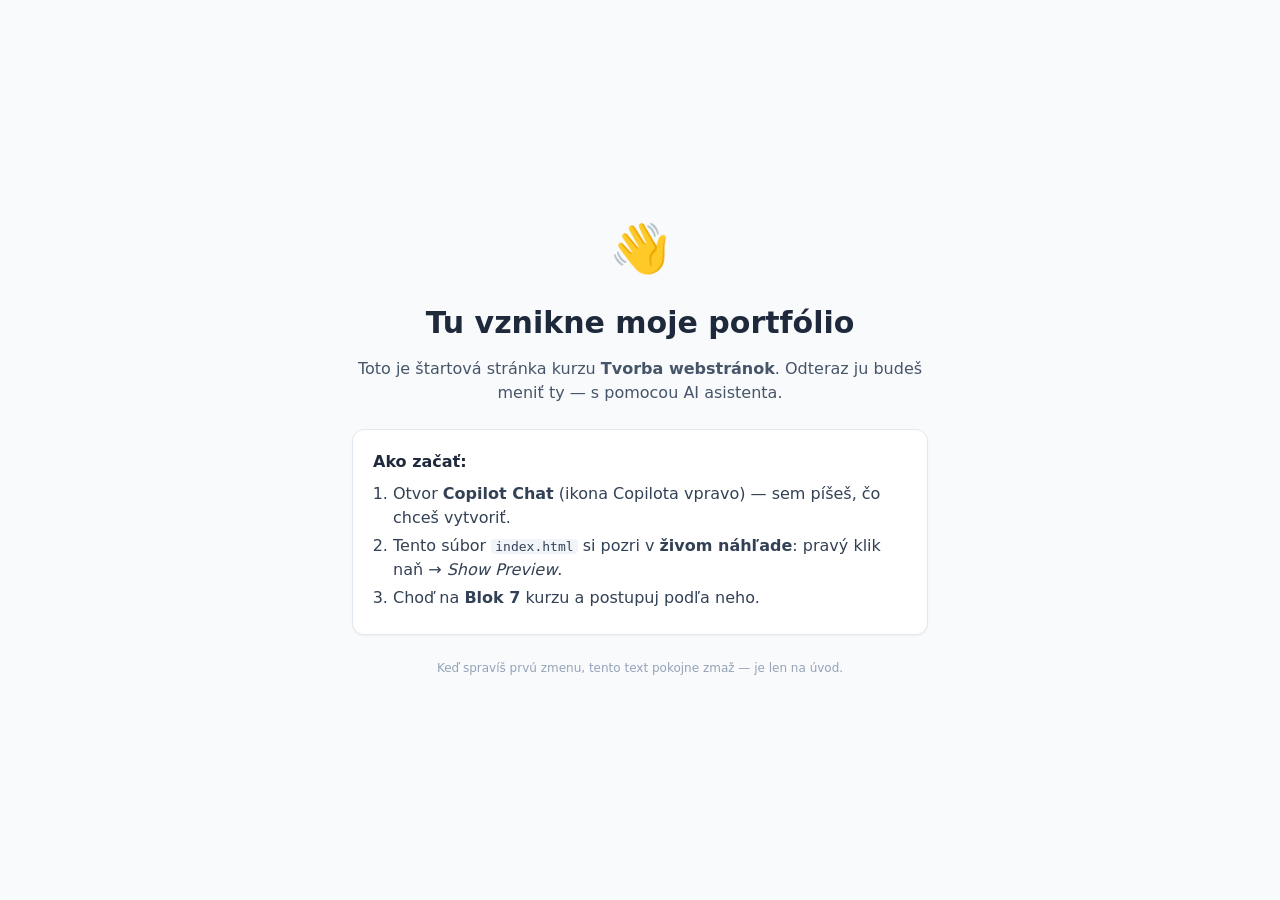
==== index.html @ 4e56c0a5 "Initial commit" ====
<!doctype html>
<html lang="sk">
<head>
  <meta charset="utf-8">
  <meta name="viewport" content="width=device-width, initial-scale=1">
  <title>Moje portfólio — začiatok</title>
  <!-- Vzhľad stránky je v samostatnom súbore styles.css (vrstva CSS) -->
  <link rel="stylesheet" href="styles.css">
</head>
<body>

  <main class="uvitanie">
    <div class="emoji">👋</div>
    <h1>Tu vznikne moje portfólio</h1>
    <p class="podtext">
      Toto je štartová stránka kurzu <strong>Tvorba webstránok</strong>.
      Odteraz ju budeš meniť ty — s pomocou AI asistenta.
    </p>

    <div class="karta">
      <p class="karta-nadpis">Ako začať:</p>
      <ol>
        <li>Otvor <strong>Copilot Chat</strong> (ikona Copilota vpravo) — sem píšeš, čo chceš vytvoriť.</li>
        <li>Tento súbor <code>index.html</code> si pozri v <strong>živom náhľade</strong>: pravý klik naň → <em>Show Preview</em>.</li>
        <li>Choď na <strong>Blok 7</strong> kurzu a postupuj podľa neho.</li>
      </ol>
    </div>

    <p class="poznamka">
      Keď spravíš prvú zmenu, tento text pokojne zmaž — je len na úvod.
    </p>
  </main>

</body>
</html>
---- styles.css ----
/* Vzhľad štartovej stránky — vrstva CSS (ako stránka vyzerá).
   Obsah (čo na stránke je) nájdeš v index.html. */

* {
  box-sizing: border-box;
}

body {
  margin: 0;
  min-height: 100vh;
  display: flex;
  align-items: center;
  justify-content: center;
  padding: 1.5rem;
  background: #f8fafc;
  color: #1e293b;
  font-family: system-ui, -apple-system, "Segoe UI", sans-serif;
  line-height: 1.5;
}

.uvitanie {
  max-width: 36rem;
  text-align: center;
}

.emoji {
  font-size: 3rem;
  margin-bottom: 1rem;
}

h1 {
  font-size: 1.875rem;
  margin: 0 0 0.75rem;
}

.podtext {
  color: #475569;
  margin: 0 0 1.5rem;
}

.karta {
  background: #ffffff;
  border: 1px solid #e2e8f0;
  border-radius: 0.75rem;
  box-shadow: 0 1px 2px rgba(0, 0, 0, 0.05);
  padding: 1.25rem;
  text-align: left;
}

.karta-nadpis {
  font-weight: 600;
  margin: 0 0 0.5rem;
}

.karta ol {
  margin: 0;
  padding-left: 1.25rem;
}

.karta li {
  margin-bottom: 0.25rem;
  color: #334155;
}

.karta code {
  background: #f1f5f9;
  padding: 0 0.25rem;
  border-radius: 0.25rem;
}

.poznamka {
  font-size: 0.75rem;
  color: #94a3b8;
  margin-top: 1.5rem;
}
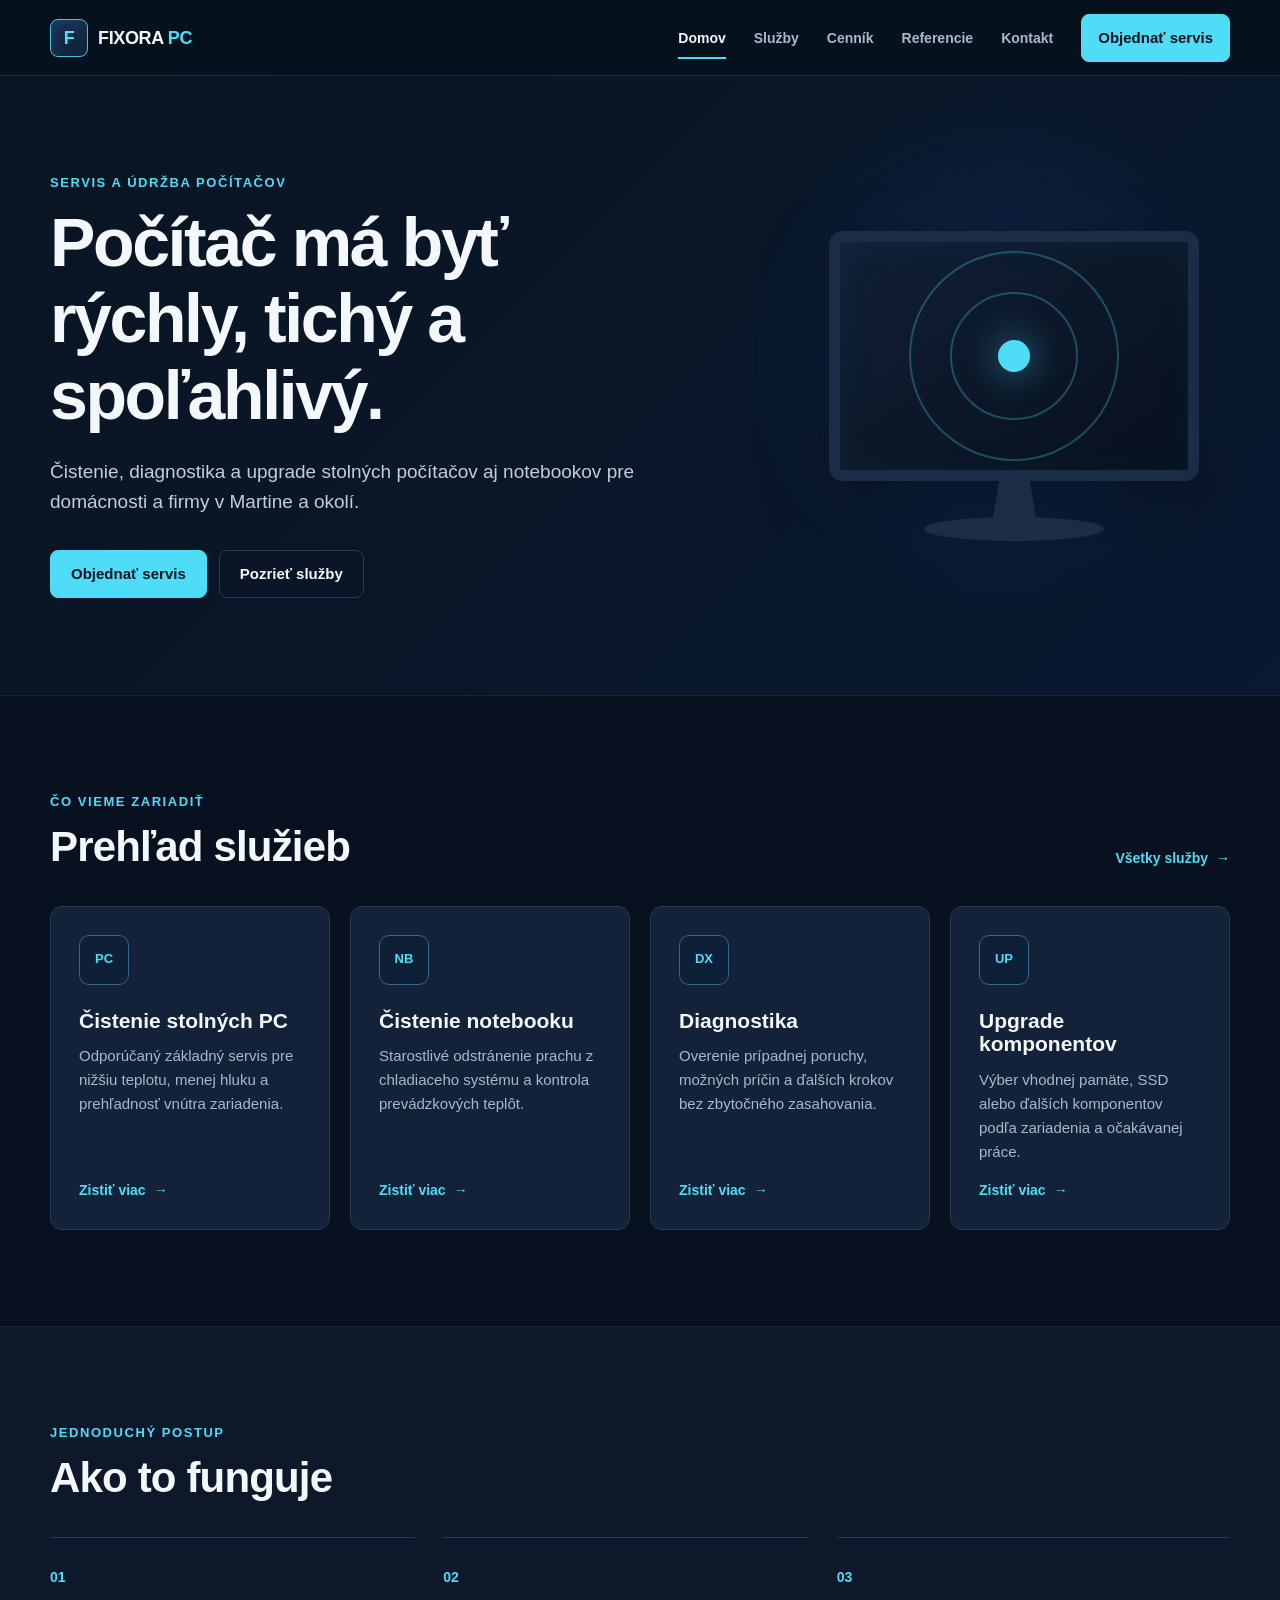
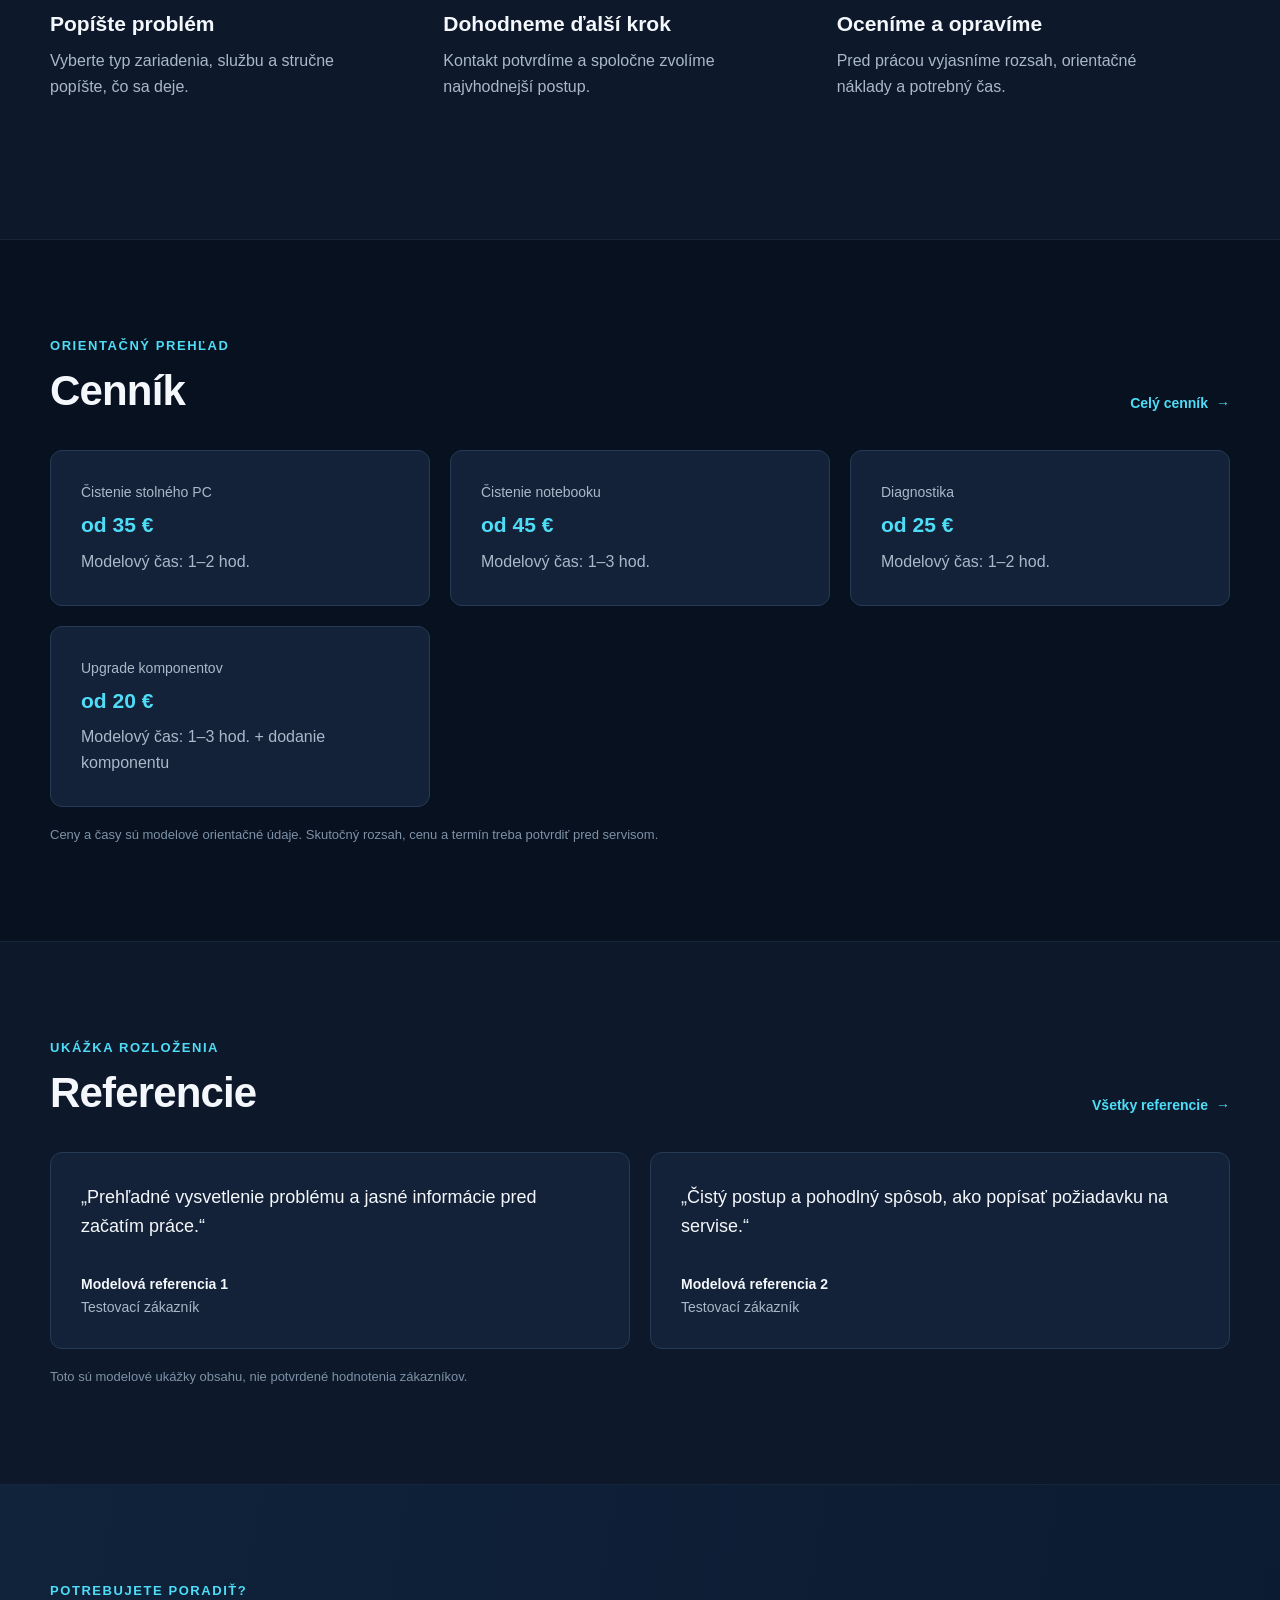
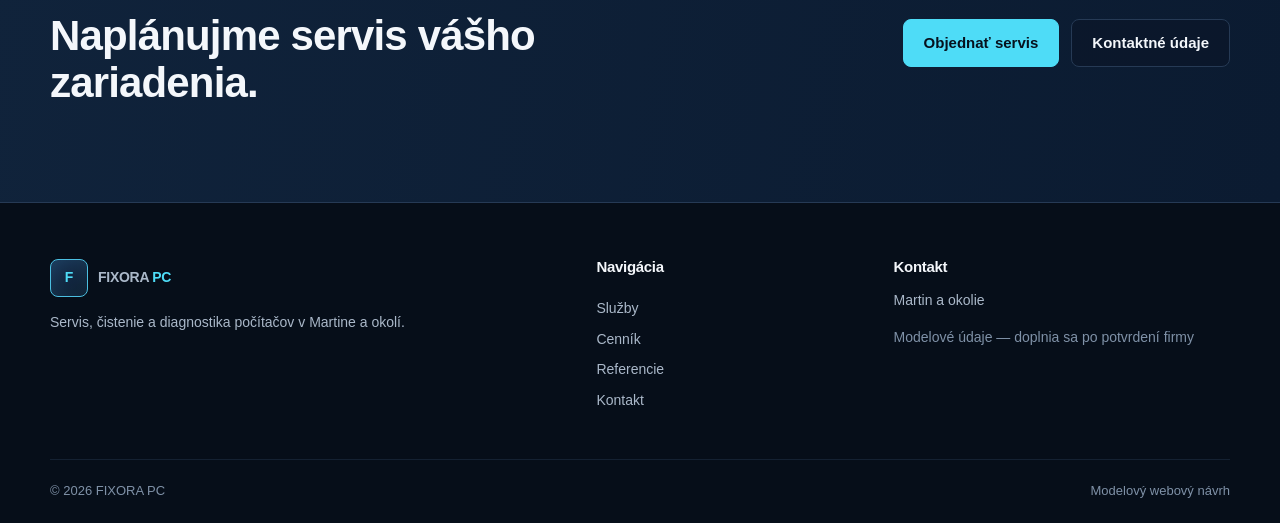
==== commit adedbb81: "Complete FIXORA PC website" ====
--- a/index.html
+++ b/index.html
@@ -3,33 +3,149 @@
 <head>
   <meta charset="utf-8">
   <meta name="viewport" content="width=device-width, initial-scale=1">
-  <title>Moje portfólio — začiatok</title>
-  <!-- Vzhľad stránky je v samostatnom súbore styles.css (vrstva CSS) -->
+  <meta name="description" content="FIXORA PC — modelový web pre servis, diagnostiku, čistenie a upgrade počítačov v Martine a okolí.">
+  <title>FIXORA PC — servis počítačov</title>
   <link rel="stylesheet" href="styles.css">
 </head>
-<body>
+<body data-page="domov">
+  <header class="site-header">
+    <div class="container header-inner">
+      <a class="brand" href="index.html" aria-label="FIXORA PC — domov">
+        <span class="brand-mark" aria-hidden="true">F</span>
+        <span>FIXORA <b>PC</b></span>
+      </a>
+      <button class="menu-toggle" type="button" aria-expanded="false" aria-controls="main-nav">
+        <span class="sr-only">Otvoriť menu</span><span></span><span></span><span></span>
+      </button>
+      <nav class="main-nav" id="main-nav" aria-label="Hlavná navigácia">
+        <a href="index.html" data-nav="domov">Domov</a>
+        <a href="sluzby.html" data-nav="sluzby">Služby</a>
+        <a href="cennik.html" data-nav="cennik">Cenník</a>
+        <a href="referencie.html" data-nav="referencie">Referencie</a>
+        <a href="kontakt.html" data-nav="kontakt">Kontakt</a>
+        <a class="button button-primary nav-cta" href="objednavka.html">Objednať servis</a>
+      </nav>
+    </div>
+  </header>
 
-  <main class="uvitanie">
-    <div class="emoji">👋</div>
-    <h1>Tu vznikne moje portfólio</h1>
-    <p class="podtext">
-      Toto je štartová stránka kurzu <strong>Tvorba webstránok</strong>.
-      Odteraz ju budeš meniť ty — s pomocou AI asistenta.
-    </p>
+  <main>
+    <section class="hero">
+      <div class="container hero-grid">
+        <div class="hero-copy">
+          <p class="eyebrow">Servis a údržba počítačov</p>
+          <h1>Počítač má byť rýchly, tichý a spoľahlivý.</h1>
+          <p class="hero-lead">Čistenie, diagnostika a upgrade stolných počítačov aj notebookov pre domácnosti a firmy v Martine a okolí.</p>
+          <div class="button-row">
+            <a class="button button-primary" href="objednavka.html">Objednať servis</a>
+            <a class="button button-secondary" href="sluzby.html">Pozrieť služby</a>
+          </div>
+        </div>
+        <div class="hero-visual" aria-label="Ilustrácia stolného počítača">
+          <div class="monitor">
+            <div class="monitor-screen">
+              <span class="screen-ring ring-one"></span>
+              <span class="screen-ring ring-two"></span>
+              <span class="screen-core"></span>
+            </div>
+            <div class="monitor-neck"></div>
+            <div class="monitor-base"></div>
+          </div>
+        </div>
+      </div>
+    </section>
 
-    <div class="karta">
-      <p class="karta-nadpis">Ako začať:</p>
-      <ol>
-        <li>Otvor <strong>Copilot Chat</strong> (ikona Copilota vpravo) — sem píšeš, čo chceš vytvoriť.</li>
-        <li>Tento súbor <code>index.html</code> si pozri v <strong>živom náhľade</strong>: pravý klik naň → <em>Show Preview</em>.</li>
-        <li>Choď na <strong>Blok 7</strong> kurzu a postupuj podľa neho.</li>
-      </ol>
-    </div>
+    <section class="section" id="sluzby">
+      <div class="container">
+        <div class="section-heading">
+          <div><p class="eyebrow">Čo vieme zariadiť</p><h2>Prehľad služieb</h2></div>
+          <a class="text-link" href="sluzby.html">Všetky služby <span aria-hidden="true">→</span></a>
+        </div>
+        <div class="card-grid services-grid">
+          <article class="card service-card">
+            <div class="icon-box" aria-hidden="true">PC</div>
+            <h3>Čistenie stolných PC</h3>
+            <p>Odporúčaný základný servis pre nižšiu teplotu, menej hluku a prehľadnosť vnútra zariadenia.</p>
+            <a class="card-link" href="sluzby.html">Zistiť viac <span aria-hidden="true">→</span></a>
+          </article>
+          <article class="card service-card">
+            <div class="icon-box" aria-hidden="true">NB</div>
+            <h3>Čistenie notebooku</h3>
+            <p>Starostlivé odstránenie prachu z chladiaceho systému a kontrola prevádzkových teplôt.</p>
+            <a class="card-link" href="sluzby.html">Zistiť viac <span aria-hidden="true">→</span></a>
+          </article>
+          <article class="card service-card">
+            <div class="icon-box" aria-hidden="true">DX</div>
+            <h3>Diagnostika</h3>
+            <p>Overenie prípadnej poruchy, možných príčin a ďalších krokov bez zbytočného zasahovania.</p>
+            <a class="card-link" href="sluzby.html">Zistiť viac <span aria-hidden="true">→</span></a>
+          </article>
+          <article class="card service-card">
+            <div class="icon-box" aria-hidden="true">UP</div>
+            <h3>Upgrade komponentov</h3>
+            <p>Výber vhodnej pamäte, SSD alebo ďalších komponentov podľa zariadenia a očakávanej práce.</p>
+            <a class="card-link" href="sluzby.html">Zistiť viac <span aria-hidden="true">→</span></a>
+          </article>
+        </div>
+      </div>
+    </section>
 
-    <p class="poznamka">
-      Keď spravíš prvú zmenu, tento text pokojne zmaž — je len na úvod.
-    </p>
+    <section class="section section-alt" id="ako-to-funguje">
+      <div class="container">
+        <div class="section-heading"><div><p class="eyebrow">Jednoduchý postup</p><h2>Ako to funguje</h2></div></div>
+        <ol class="steps">
+          <li><span class="step-number">01</span><h3>Popíšte problém</h3><p>Vyberte typ zariadenia, službu a stručne popíšte, čo sa deje.</p></li>
+          <li><span class="step-number">02</span><h3>Dohodneme ďalší krok</h3><p>Kontakt potvrdíme a spoločne zvolíme najvhodnejší postup.</p></li>
+          <li><span class="step-number">03</span><h3>Oceníme a opravíme</h3><p>Pred prácou vyjasníme rozsah, orientačné náklady a potrebný čas.</p></li>
+        </ol>
+      </div>
+    </section>
+
+    <section class="section" id="cennik">
+      <div class="container">
+        <div class="section-heading">
+          <div><p class="eyebrow">Orientačný prehľad</p><h2>Cenník</h2></div>
+          <a class="text-link" href="cennik.html">Celý cenník <span aria-hidden="true">→</span></a>
+        </div>
+        <div class="card-grid price-grid">
+          <article class="card price-card"><p class="price-label">Čistenie stolného PC</p><h3>od 35 €</h3><p>Modelový čas: 1–2 hod.</p></article>
+          <article class="card price-card"><p class="price-label">Čistenie notebooku</p><h3>od 45 €</h3><p>Modelový čas: 1–3 hod.</p></article>
+          <article class="card price-card"><p class="price-label">Diagnostika</p><h3>od 25 €</h3><p>Modelový čas: 1–2 hod.</p></article>
+          <article class="card price-card"><p class="price-label">Upgrade komponentov</p><h3>od 20 €</h3><p>Modelový čas: 1–3 hod. + dodanie komponentu</p></article>
+        </div>
+        <p class="data-note">Ceny a časy sú modelové orientačné údaje. Skutočný rozsah, cenu a termín treba potvrdiť pred servisom.</p>
+      </div>
+    </section>
+
+    <section class="section section-alt" id="referencie">
+      <div class="container">
+        <div class="section-heading">
+          <div><p class="eyebrow">Ukážka rozloženia</p><h2>Referencie</h2></div>
+          <a class="text-link" href="referencie.html">Všetky referencie <span aria-hidden="true">→</span></a>
+        </div>
+        <div class="card-grid testimonial-grid">
+          <blockquote class="card testimonial"><p>„Prehľadné vysvetlenie problému a jasné informácie pred začatím práce.“</p><footer><strong>Modelová referencia 1</strong><span>Testovací zákazník</span></footer></blockquote>
+          <blockquote class="card testimonial"><p>„Čistý postup a pohodlný spôsob, ako popísať požiadavku na servise.“</p><footer><strong>Modelová referencia 2</strong><span>Testovací zákazník</span></footer></blockquote>
+        </div>
+        <p class="data-note">Toto sú modelové ukážky obsahu, nie potvrdené hodnotenia zákazníkov.</p>
+      </div>
+    </section>
+
+    <section class="section contact-strip" id="kontakt">
+      <div class="container contact-strip-inner">
+        <div><p class="eyebrow">Potrebujete poradiť?</p><h2>Naplánujme servis vášho zariadenia.</h2></div>
+        <div class="button-row"><a class="button button-primary" href="objednavka.html">Objednať servis</a><a class="button button-secondary" href="kontakt.html">Kontaktné údaje</a></div>
+      </div>
+    </section>
   </main>
 
+  <footer class="site-footer">
+    <div class="container footer-grid">
+      <div><a class="brand footer-brand" href="index.html"><span class="brand-mark" aria-hidden="true">F</span><span>FIXORA <b>PC</b></span></a><p>Servis, čistenie a diagnostika počítačov v Martine a okolí.</p></div>
+      <div><h2>Navigácia</h2><a href="sluzby.html">Služby</a><a href="cennik.html">Cenník</a><a href="referencie.html">Referencie</a><a href="kontakt.html">Kontakt</a></div>
+      <div><h2>Kontakt</h2><p>Martin a okolie</p><p class="model-label">Modelové údaje — doplnia sa po potvrdení firmy</p></div>
+    </div>
+    <div class="container footer-bottom"><span>© <span data-year></span> FIXORA PC</span><span>Modelový webový návrh</span></div>
+  </footer>
+  <script src="script.js"></script>
 </body>
 </html>
--- a/styles.css
+++ b/styles.css
@@ -1,75 +1,166 @@
-/* Vzhľad štartovej stránky — vrstva CSS (ako stránka vyzerá).
-   Obsah (čo na stránke je) nájdeš v index.html. */
-
-* {
-  box-sizing: border-box;
+:root {
+  --navy-950: #07111f;
+  --navy-900: #0b1628;
+  --navy-850: #101d32;
+  --navy-800: #14243b;
+  --surface: #132238;
+  --surface-hover: #172b48;
+  --text: #f4f7fb;
+  --muted: #aab8c9;
+  --dim: #7f91a7;
+  --border: #263a55;
+  --blue: #287cff;
+  --cyan: #4edcf7;
+  --focus: #78e7ff;
+  --error: #ff8888;
+  --container: 1180px;
+  --radius: 12px;
 }
 
-body {
-  margin: 0;
-  min-height: 100vh;
-  display: flex;
-  align-items: center;
-  justify-content: center;
-  padding: 1.5rem;
-  background: #f8fafc;
-  color: #1e293b;
-  font-family: system-ui, -apple-system, "Segoe UI", sans-serif;
-  line-height: 1.5;
+* { box-sizing: border-box; }
+html { scroll-behavior: smooth; }
+body { margin: 0; min-width: 320px; background: var(--navy-950); color: var(--text); font-family: Inter, "Segoe UI", Arial, sans-serif; line-height: 1.6; }
+body.menu-open { overflow: hidden; }
+a { color: inherit; text-decoration: none; }
+img { max-width: 100%; }
+button, input, select, textarea { font: inherit; }
+.container { width: min(var(--container), calc(100% - 48px)); margin-inline: auto; }
+.sr-only { position: absolute; width: 1px; height: 1px; padding: 0; margin: -1px; overflow: hidden; clip: rect(0, 0, 0, 0); white-space: nowrap; border: 0; }
+.eyebrow { margin: 0 0 10px; color: var(--cyan); font-size: 13px; font-weight: 750; letter-spacing: .12em; text-transform: uppercase; }
+h1, h2, h3, p { margin-top: 0; }
+h1, h2, h3 { line-height: 1.12; }
+h1 { max-width: 760px; margin-bottom: 24px; font-size: clamp(42px, 6vw, 68px); letter-spacing: -.035em; }
+h2 { margin-bottom: 0; font-size: clamp(30px, 4vw, 42px); letter-spacing: -.02em; }
+h3 { margin-bottom: 12px; font-size: 21px; }
+
+.site-header { position: sticky; z-index: 100; top: 0; height: 76px; background: rgba(7, 17, 31, .94); border-bottom: 1px solid rgba(70, 100, 135, .28); backdrop-filter: blur(14px); }
+.header-inner { height: 76px; display: flex; align-items: center; justify-content: space-between; }
+.brand { display: inline-flex; align-items: center; gap: 10px; font-size: 18px; font-weight: 800; letter-spacing: -.02em; }
+.brand b { color: var(--cyan); }
+.brand-mark { width: 38px; height: 38px; display: grid; place-items: center; border: 1px solid #4bbfe1; border-radius: 8px; color: var(--cyan); background: linear-gradient(145deg, #1a3658, #0d1a2c); box-shadow: inset 0 0 18px rgba(78, 220, 247, .08); }
+.main-nav { display: flex; align-items: center; gap: 28px; }
+.main-nav > a:not(.button) { position: relative; color: var(--muted); font-size: 14px; font-weight: 650; }
+.main-nav > a:not(.button):hover, .main-nav > a.active { color: var(--text); }
+.main-nav > a:not(.button)::after { content: ""; position: absolute; right: 0; bottom: -10px; left: 0; height: 2px; background: var(--cyan); transform: scaleX(0); transition: transform 180ms ease; }
+.main-nav > a:not(.button):hover::after, .main-nav > a.active::after { transform: scaleX(1); }
+.menu-toggle { display: none; width: 44px; height: 44px; padding: 10px; border: 1px solid var(--border); border-radius: 8px; background: var(--navy-900); }
+.menu-toggle span:not(.sr-only) { display: block; width: 22px; height: 2px; margin: 4px auto; background: var(--text); transition: transform 180ms ease, opacity 180ms ease; }
+
+.button { min-height: 48px; display: inline-flex; align-items: center; justify-content: center; padding: 11px 20px; border: 1px solid transparent; border-radius: 8px; font-size: 15px; font-weight: 750; transition: background 180ms ease, border-color 180ms ease, transform 180ms ease; }
+.button:hover { transform: translateY(-2px); }
+.button-primary { color: #06111d; background: var(--cyan); border-color: var(--cyan); }
+.button-primary:hover { background: #79eaff; border-color: #79eaff; }
+.button-secondary { color: var(--text); background: rgba(11, 22, 40, .7); border-color: var(--border); }
+.button-secondary:hover { border-color: #4c7198; background: var(--surface-hover); }
+.nav-cta { min-height: 44px; padding-inline: 16px; }
+.button-row { display: flex; flex-wrap: wrap; gap: 12px; }
+a:focus-visible, button:focus-visible, input:focus-visible, select:focus-visible, textarea:focus-visible { outline: 3px solid var(--focus); outline-offset: 3px; }
+
+.hero { min-height: 620px; display: flex; align-items: center; overflow: hidden; background: radial-gradient(circle at 78% 45%, rgba(40, 124, 255, .16), transparent 24%), linear-gradient(135deg, #091522 0%, #0a1830 100%); border-bottom: 1px solid rgba(70, 100, 135, .22); }
+.hero-grid { display: grid; grid-template-columns: 1.15fr .85fr; align-items: center; gap: 48px; padding-block: 72px; }
+.hero-lead { max-width: 590px; margin-bottom: 32px; color: #c2cede; font-size: 19px; }
+.hero-visual { height: 430px; display: grid; place-items: center; }
+.monitor { position: relative; width: 420px; max-width: 100%; height: 350px; }
+.monitor::before { content: ""; position: absolute; z-index: -1; width: 280px; height: 280px; right: 18px; top: 48px; border-radius: 50%; background: rgba(40, 124, 255, .12); border: 1px solid rgba(78, 220, 247, .12); }
+.monitor-screen { position: absolute; width: 370px; height: 250px; right: 0; top: 20px; display: grid; place-items: center; overflow: hidden; border: 11px solid #1b2d46; border-radius: 14px; background: linear-gradient(145deg, #111f35, #07101d); box-shadow: 0 24px 70px rgba(0, 0, 0, .32), inset 0 0 40px rgba(78, 220, 247, .04); }
+.monitor-neck { position: absolute; width: 46px; height: 48px; right: 162px; bottom: 34px; background: #1b2d46; clip-path: polygon(18% 0, 82% 0, 100% 100%, 0 100%); }
+.monitor-base { position: absolute; width: 180px; height: 24px; right: 95px; bottom: 20px; border-radius: 50%; background: #1b2d46; }
+.screen-ring { position: absolute; border: 2px solid rgba(78, 220, 247, .28); border-radius: 50%; }
+.ring-one { width: 210px; height: 210px; }.ring-two { width: 128px; height: 128px; }.screen-core { width: 32px; height: 32px; border-radius: 50%; background: var(--cyan); box-shadow: 0 0 36px rgba(78, 220, 247, .55); }
+
+.section { padding-block: 96px; }
+.section-alt { background: #0d192b; border-block: 1px solid rgba(70, 100, 135, .16); }
+.section-heading { display: flex; align-items: end; justify-content: space-between; gap: 24px; margin-bottom: 36px; }
+.text-link, .card-link { display: inline-flex; align-items: center; gap: 8px; color: var(--cyan); font-size: 14px; font-weight: 750; }
+.text-link span, .card-link span { transition: transform 180ms ease; }
+.text-link:hover span, .card-link:hover span { transform: translateX(4px); }
+.card-grid { display: grid; gap: 20px; }
+.services-grid { grid-template-columns: repeat(4, 1fr); }
+.card { background: var(--surface); border: 1px solid var(--border); border-radius: var(--radius); transition: transform 180ms ease, background 180ms ease, border-color 180ms ease; }
+.card:hover { transform: translateY(-3px); background: var(--surface-hover); border-color: #3a5b80; }
+.service-card { min-height: 280px; display: flex; flex-direction: column; padding: 28px; }
+.service-card p { flex: 1; color: var(--muted); font-size: 15px; }
+.icon-box { width: 50px; height: 50px; display: grid; place-items: center; margin-bottom: 24px; border: 1px solid #35658a; border-radius: 10px; color: var(--cyan); background: #0d2038; font-size: 13px; font-weight: 800; }
+.steps { margin: 0; padding: 0; display: grid; grid-template-columns: repeat(3, 1fr); list-style: none; }
+.steps li { position: relative; padding: 28px 36px 28px 0; border-top: 1px solid var(--border); }
+.steps li:not(:last-child) { margin-right: 28px; }
+.step-number { display: block; margin-bottom: 24px; color: var(--cyan); font-size: 14px; font-weight: 800; }
+.steps p { color: var(--muted); }
+.price-grid { grid-template-columns: repeat(3, 1fr); }
+.price-card { padding: 30px; }.price-card h3 { color: var(--cyan); }.price-card p:last-child { margin: 0; color: var(--muted); }
+.price-label { margin-bottom: 10px; color: var(--muted); font-size: 14px; }
+.data-note { margin: 18px 0 0; color: var(--dim); font-size: 13px; }
+.testimonial-grid { grid-template-columns: repeat(2, 1fr); }
+.testimonial { margin: 0; padding: 30px; }.testimonial > p { min-height: 72px; font-size: 18px; }.testimonial footer { display: flex; flex-direction: column; color: var(--muted); font-size: 14px; }.testimonial footer strong { color: var(--text); }
+.contact-strip { background: linear-gradient(100deg, #10233b, #0b1b31); }
+.contact-strip-inner { display: flex; align-items: center; justify-content: space-between; gap: 32px; }.contact-strip h2 { max-width: 700px; }
+.site-footer { padding-top: 56px; background: #060e19; border-top: 1px solid var(--border); }
+.footer-grid { display: grid; grid-template-columns: 2fr 1fr 1.35fr; gap: 48px; padding-bottom: 48px; }.footer-grid p, .footer-grid a { color: var(--muted); font-size: 14px; }.footer-grid > div:nth-child(2) { display: flex; flex-direction: column; gap: 8px; }.footer-grid h2 { margin-bottom: 14px; font-size: 15px; }.footer-brand { margin-bottom: 14px; }.model-label { color: var(--dim) !important; }
+.footer-bottom { min-height: 64px; display: flex; align-items: center; justify-content: space-between; border-top: 1px solid rgba(70, 100, 135, .22); color: var(--dim); font-size: 13px; }
+
+.page-hero { padding-block: 64px; background: linear-gradient(135deg, #091522, #10203a); border-bottom: 1px solid var(--border); }.page-hero h1 { margin-bottom: 14px; font-size: clamp(38px, 5vw, 56px); }.page-hero p { max-width: 680px; margin-bottom: 0; color: var(--muted); }
+.content-grid { display: grid; grid-template-columns: repeat(2, 1fr); gap: 20px; }.content-card { padding: 28px; }.content-card p:last-child { margin-bottom: 0; color: var(--muted); }
+.detail-actions { display: flex; flex-wrap: wrap; gap: 12px; margin-top: 32px; }
+.service-detail-grid { display: grid; gap: 20px; }
+.service-detail { padding: 32px; }
+.service-detail-header { display: grid; grid-template-columns: 50px 1fr; align-items: center; gap: 16px; margin-bottom: 24px; }
+.service-detail-header .icon-box { margin: 0; }
+.service-detail-header h2 { font-size: clamp(24px, 3vw, 32px); }
+.service-detail-meta { display: grid; grid-template-columns: repeat(3, 1fr); gap: 16px; margin: 24px 0 0; }
+.service-detail-meta > div { min-height: 112px; padding: 18px; border: 1px solid var(--border); border-radius: 10px; background: rgba(7, 17, 31, .34); }
+.service-detail-meta dt { margin-bottom: 8px; color: var(--cyan); font-size: 13px; font-weight: 750; text-transform: uppercase; letter-spacing: .06em; }
+.service-detail-meta dd { margin: 0; color: var(--muted); font-size: 14px; }
+.model-banner { display: flex; align-items: flex-start; gap: 12px; margin-bottom: 28px; padding: 16px 18px; border: 1px solid #315372; border-radius: var(--radius); color: #cbd9e8; background: #0d1d31; font-size: 14px; }
+.model-banner strong { color: var(--cyan); }
+.price-list { display: grid; gap: 16px; }
+.price-row { display: grid; grid-template-columns: 1.45fr .7fr .8fr; align-items: center; gap: 24px; padding: 24px 28px; }
+.price-row h2 { font-size: 21px; }
+.price-row p { margin: 8px 0 0; color: var(--muted); font-size: 14px; }
+.price-value { text-align: right; }
+.price-value strong { display: block; color: var(--cyan); font-size: 22px; line-height: 1.2; }
+.price-value span { color: var(--muted); font-size: 13px; }
+.price-time { color: var(--muted); font-size: 14px; }
+.price-time strong { display: block; color: var(--text); font-size: 15px; }
+.price-disclaimer { margin: 24px 0 0; padding: 18px 20px; border-left: 3px solid var(--cyan); color: var(--muted); background: rgba(19, 34, 56, .55); font-size: 14px; }
+.contact-list { display: grid; gap: 14px; }.contact-item { display: flex; gap: 14px; padding: 18px; border: 1px solid var(--border); border-radius: var(--radius); background: var(--surface); }.contact-item strong { display: block; }.contact-item span { color: var(--muted); }
+.reference-grid { display: grid; grid-template-columns: repeat(3, 1fr); gap: 20px; }
+.reference-card { position: relative; min-height: 280px; display: flex; flex-direction: column; padding: 28px; }
+.reference-card blockquote { margin: 0; flex: 1; }
+.reference-card blockquote p { margin: 18px 0 24px; font-size: 17px; }
+.reference-card footer { display: flex; flex-direction: column; color: var(--muted); font-size: 14px; }
+.reference-card footer strong { color: var(--text); }
+.model-badge { width: fit-content; padding: 5px 9px; border: 1px solid #315372; border-radius: 999px; color: var(--cyan); background: #0d2038; font-size: 12px; font-weight: 750; }
+.reference-disclaimer { margin: 24px 0 0; color: var(--dim); font-size: 13px; }
+.contact-grid { display: grid; grid-template-columns: repeat(2, 1fr); gap: 20px; }
+.contact-card { min-height: 172px; padding: 24px; }
+.contact-card h2 { margin-bottom: 12px; font-size: 20px; }
+.contact-card p { margin: 0; color: var(--muted); }
+.contact-card .model-label { margin-top: 10px; color: var(--dim); font-size: 13px; }
+.service-process { margin-top: 64px; }
+.service-process .steps { grid-template-columns: repeat(3, 1fr); }
+
+.order-layout { max-width: 760px; }.order-form { display: grid; grid-template-columns: repeat(2, 1fr); gap: 20px; padding: 32px; border: 1px solid var(--border); border-radius: var(--radius); background: var(--surface); }.field { display: flex; flex-direction: column; gap: 8px; }.field-full { grid-column: 1 / -1; }.field label, .field legend { color: var(--text); font-size: 14px; font-weight: 700; }.field input, .field select, .field textarea { width: 100%; min-height: 48px; padding: 11px 13px; border: 1px solid #3a4d64; border-radius: 8px; color: var(--text); background: #0d1928; }.field textarea { min-height: 140px; resize: vertical; }.field input::placeholder, .field textarea::placeholder { color: #7f91a7; }.checkbox-field { flex-direction: row; align-items: flex-start; flex-wrap: wrap; }.checkbox-field input { width: 18px; min-height: 18px; margin-top: 3px; }.checkbox-field label { flex: 1; }.checkbox-field .field-error { flex-basis: 100%; margin-left: 26px; }.conditional-field[hidden] { display: none; }.field-error { color: var(--error); font-size: 13px; }.field [aria-invalid="true"] { border-color: var(--error); }.form-error-summary { padding: 16px 18px; border: 1px solid var(--error); border-radius: 8px; color: var(--text); background: rgba(255, 136, 136, .08); }.form-error-summary p { margin-bottom: 8px; font-weight: 700; }.form-error-summary ul { margin: 0; padding-left: 20px; }.form-error-summary a { color: #ffaaaa; text-decoration: underline; text-underline-offset: 3px; }.form-error-summary[hidden] { display: none; }.form-submit { grid-column: 1 / -1; }.form-note { grid-column: 1 / -1; margin: 0; color: var(--dim); font-size: 13px; }
+.confirmation { max-width: 760px; }.confirmation-card { padding: 48px; text-align: center; }.confirmation-icon { width: 64px; height: 64px; display: grid; place-items: center; margin: 0 auto 24px; border: 1px solid #3c8091; border-radius: 50%; color: var(--cyan); background: #0d2038; font-size: 28px; }.confirmation-card p { color: var(--muted); }.confirmation-card .button-row { justify-content: center; }
+
+@media (max-width: 980px) {
+  .main-nav { gap: 18px; }.main-nav > a:not(.button) { font-size: 13px; }
+  .hero-grid { grid-template-columns: 1fr 380px; }.monitor { transform: scale(.86); }
+  .services-grid, .price-grid { grid-template-columns: repeat(2, 1fr); }.footer-grid { grid-template-columns: 1.5fr 1fr 1fr; }
 }
-
-.uvitanie {
-  max-width: 36rem;
-  text-align: center;
+@media (max-width: 760px) {
+  .container { width: min(100% - 32px, var(--container)); }
+  .site-header, .header-inner { height: 68px; }.menu-toggle { display: block; }.menu-toggle[aria-expanded="true"] span:nth-child(2) { transform: translateY(6px) rotate(45deg); }.menu-toggle[aria-expanded="true"] span:nth-child(3) { opacity: 0; }.menu-toggle[aria-expanded="true"] span:nth-child(4) { transform: translateY(-6px) rotate(-45deg); }
+  .main-nav { position: fixed; z-index: 99; top: 68px; right: 0; bottom: 0; left: 0; display: none; align-items: stretch; flex-direction: column; gap: 0; overflow-y: auto; padding: 24px 16px; background: rgba(7, 17, 31, .985); }.main-nav.open { display: flex; }.main-nav > a:not(.button) { min-height: 52px; display: flex; align-items: center; border-bottom: 1px solid rgba(70, 100, 135, .24); }.main-nav > a:not(.button)::after { display: none; }.nav-cta { margin-top: 20px; }
+  .hero { min-height: auto; }.hero-grid { grid-template-columns: 1fr; gap: 24px; padding-block: 56px; }.hero-visual { height: 300px; }.monitor { width: 340px; transform: scale(.78); }.hero-copy { text-align: left; }.hero-lead { font-size: 17px; }
+  .section { padding-block: 64px; }.section-heading { align-items: start; }.services-grid, .price-grid, .testimonial-grid, .content-grid { grid-template-columns: 1fr; }.steps { grid-template-columns: 1fr; }.steps li { padding: 22px 0; }.steps li:not(:last-child) { margin-right: 0; }.step-number { margin-bottom: 12px; }
+  .reference-grid { grid-template-columns: 1fr; }.contact-grid { grid-template-columns: 1fr; }.service-process .steps { grid-template-columns: 1fr; }
+  .contact-strip-inner { align-items: flex-start; flex-direction: column; }.footer-grid { grid-template-columns: 1fr 1fr; }.footer-grid > div:first-child { grid-column: 1 / -1; }.footer-bottom { gap: 12px; }
+  .page-hero { padding-block: 48px; }.order-form { grid-template-columns: 1fr; padding: 24px; }.field-full, .form-submit, .form-note { grid-column: 1; }.confirmation-card { padding: 32px 20px; }
+  .service-detail-meta { grid-template-columns: 1fr; }.service-detail { padding: 24px; }.price-row { grid-template-columns: 1fr; gap: 14px; }.price-value { text-align: left; }
 }
-
-.emoji {
-  font-size: 3rem;
-  margin-bottom: 1rem;
+@media (max-width: 480px) {
+  .container { width: calc(100% - 32px); }.brand { font-size: 16px; }.brand-mark { width: 34px; height: 34px; }
+  h1 { font-size: 40px; }.hero-visual { height: 250px; }.monitor { transform: scale(.68); }.button-row .button { width: 100%; }.section-heading { flex-direction: column; }.footer-grid { grid-template-columns: 1fr; }.footer-grid > div:first-child { grid-column: auto; }.footer-bottom { align-items: flex-start; flex-direction: column; justify-content: center; }
+  .order-form { padding: 20px 16px; }.detail-actions .button { width: 100%; }
 }
-
-h1 {
-  font-size: 1.875rem;
-  margin: 0 0 0.75rem;
-}
-
-.podtext {
-  color: #475569;
-  margin: 0 0 1.5rem;
-}
-
-.karta {
-  background: #ffffff;
-  border: 1px solid #e2e8f0;
-  border-radius: 0.75rem;
-  box-shadow: 0 1px 2px rgba(0, 0, 0, 0.05);
-  padding: 1.25rem;
-  text-align: left;
-}
-
-.karta-nadpis {
-  font-weight: 600;
-  margin: 0 0 0.5rem;
-}
-
-.karta ol {
-  margin: 0;
-  padding-left: 1.25rem;
-}
-
-.karta li {
-  margin-bottom: 0.25rem;
-  color: #334155;
-}
-
-.karta code {
-  background: #f1f5f9;
-  padding: 0 0.25rem;
-  border-radius: 0.25rem;
-}
-
-.poznamka {
-  font-size: 0.75rem;
-  color: #94a3b8;
-  margin-top: 1.5rem;
-}
+@media (prefers-reduced-motion: reduce) { html { scroll-behavior: auto; } *, *::before, *::after { transition-duration: .01ms !important; } }
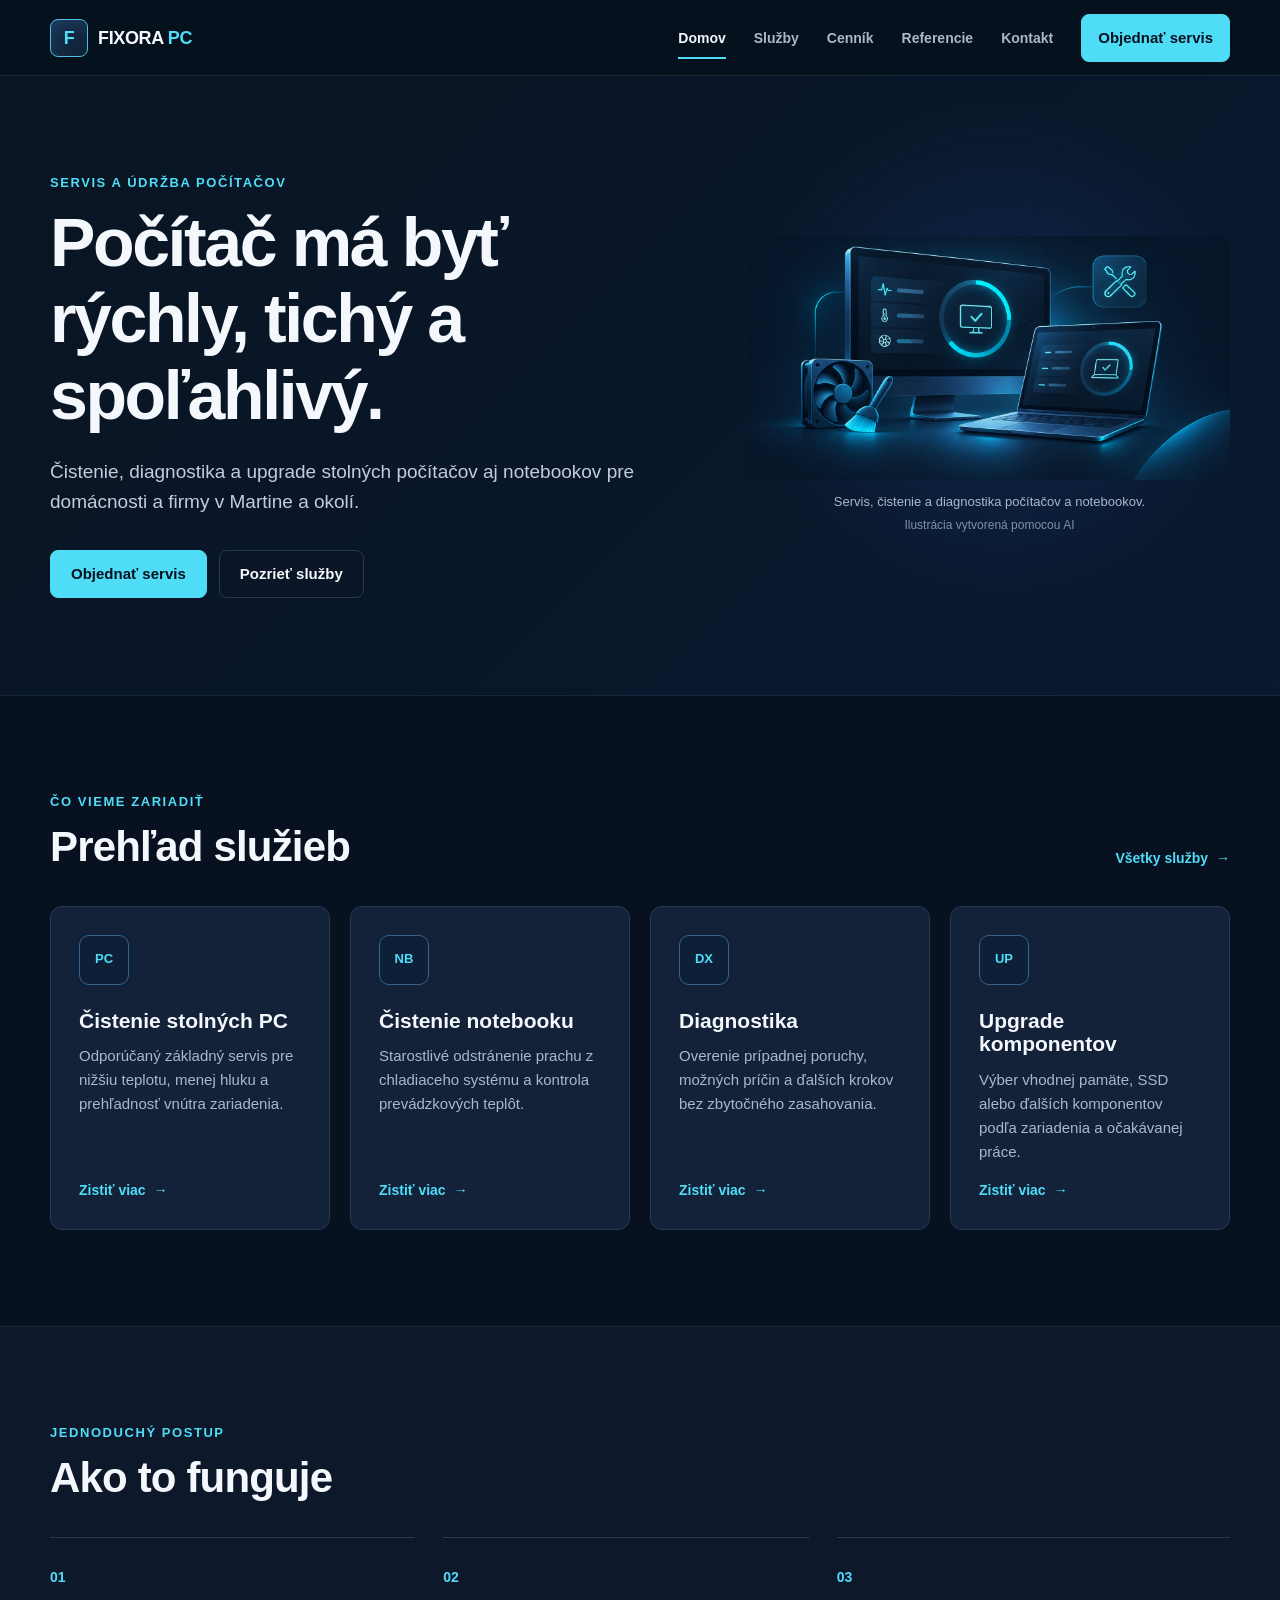
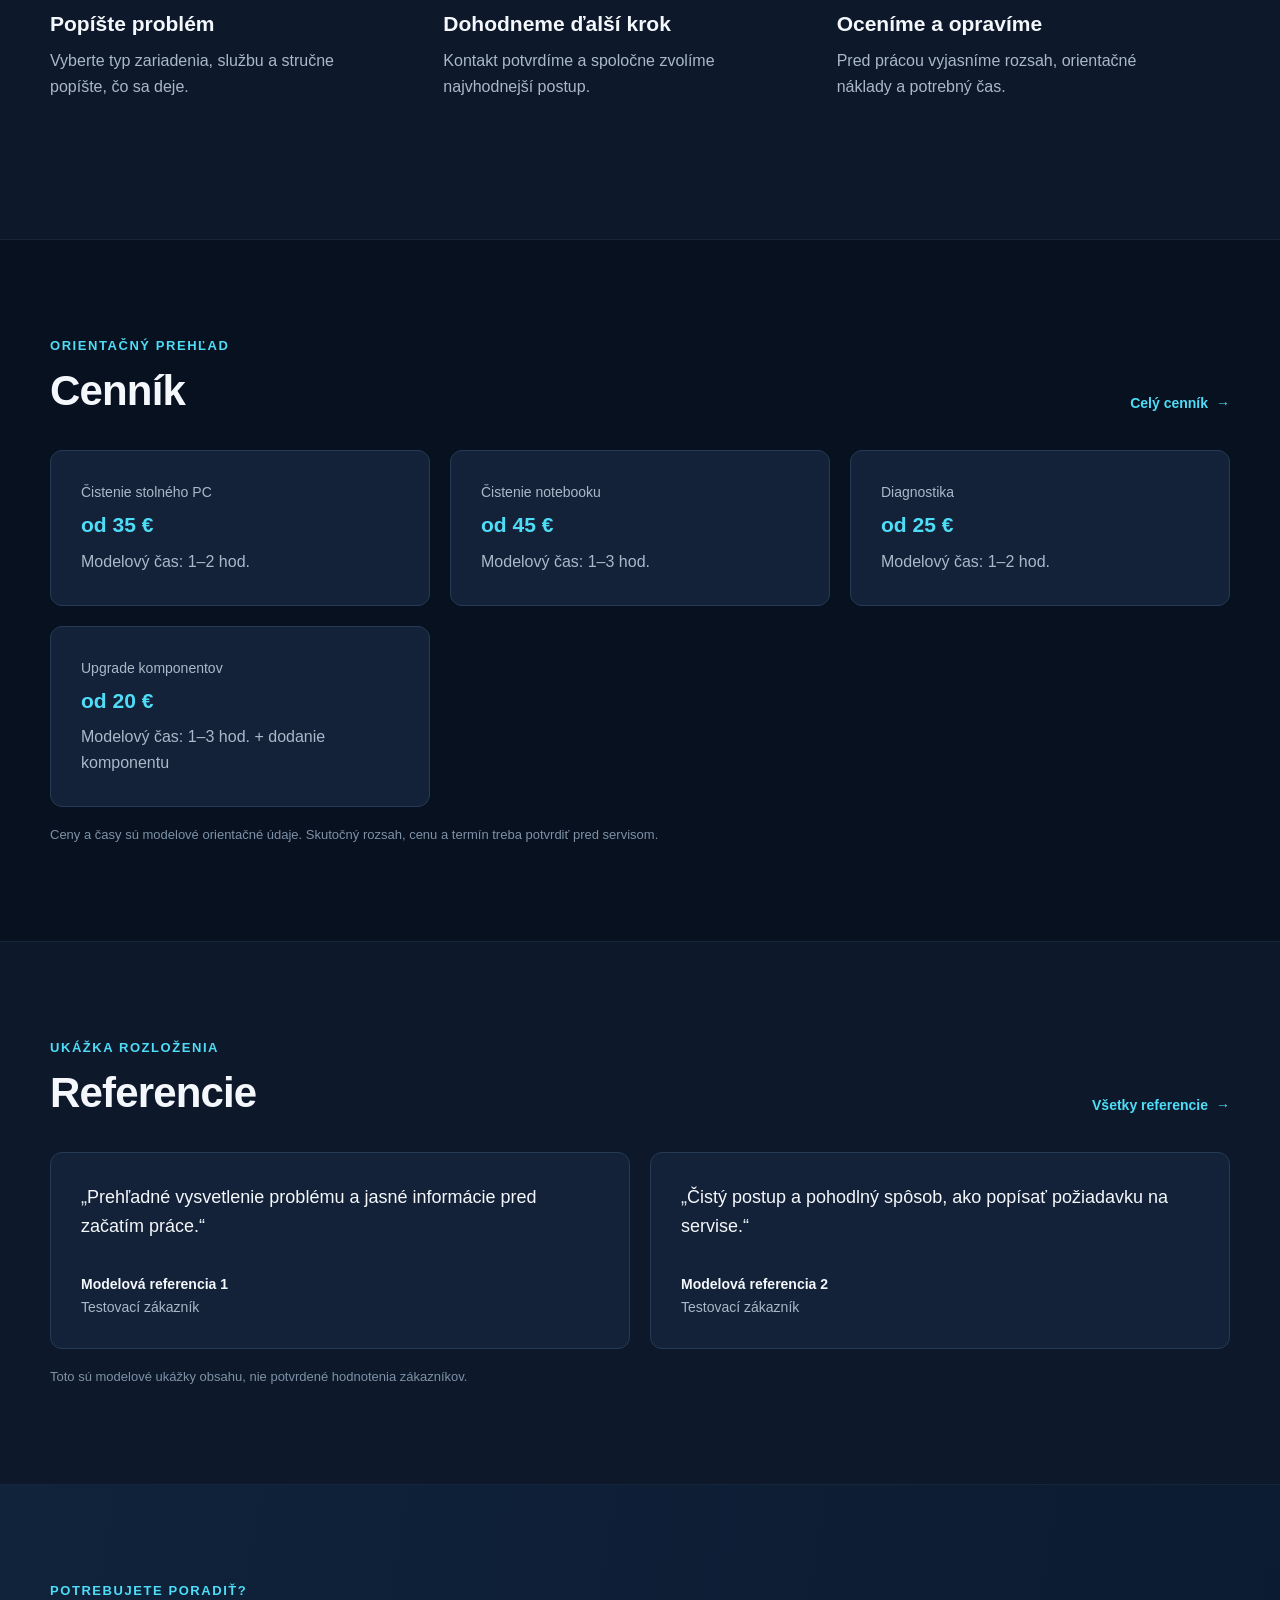
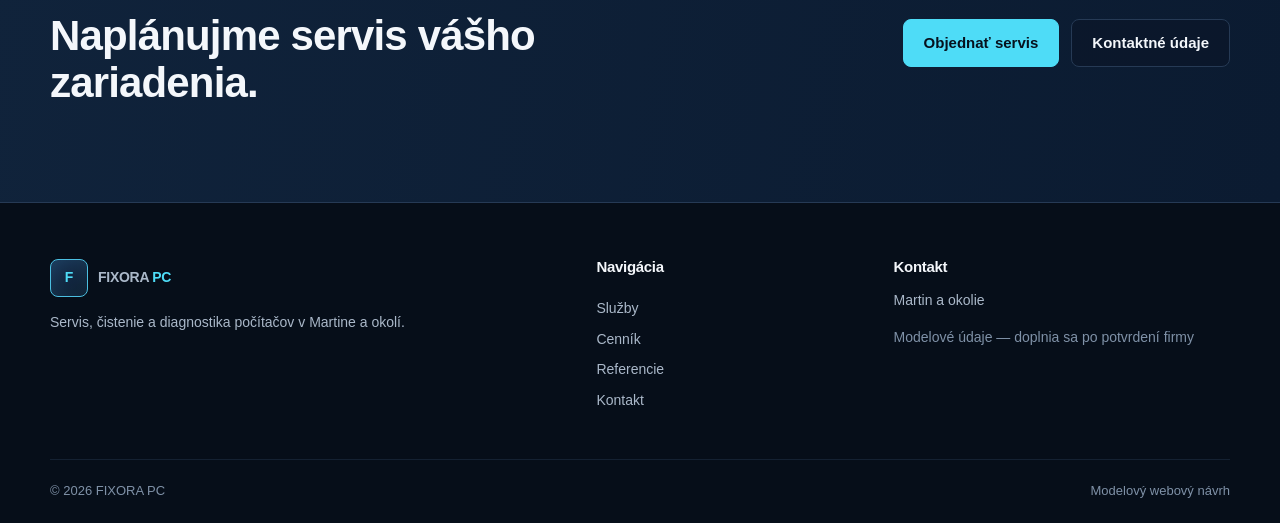
==== commit bf7393b6: "Finalize FIXORA PC website" ====
--- a/index.html
+++ b/index.html
@@ -5,6 +5,8 @@
   <meta name="viewport" content="width=device-width, initial-scale=1">
   <meta name="description" content="FIXORA PC — modelový web pre servis, diagnostiku, čistenie a upgrade počítačov v Martine a okolí.">
   <title>FIXORA PC — servis počítačov</title>
+  <link rel="icon" type="image/x-icon" href="img/favicon.ico">
+  <link rel="icon" type="image/png" href="img/favicon.png">
   <link rel="stylesheet" href="styles.css">
 </head>
 <body data-page="domov">
@@ -40,17 +42,10 @@
             <a class="button button-secondary" href="sluzby.html">Pozrieť služby</a>
           </div>
         </div>
-        <div class="hero-visual" aria-label="Ilustrácia stolného počítača">
-          <div class="monitor">
-            <div class="monitor-screen">
-              <span class="screen-ring ring-one"></span>
-              <span class="screen-ring ring-two"></span>
-              <span class="screen-core"></span>
-            </div>
-            <div class="monitor-neck"></div>
-            <div class="monitor-base"></div>
-          </div>
-        </div>
+        <figure class="hero-visual">
+          <img src="img/fixora-hero.png" alt="Ilustrácia servisu, čistenia a diagnostiky počítačov a notebookov FIXORA PC.">
+          <figcaption>Servis, čistenie a diagnostika počítačov a notebookov.<small>Ilustrácia vytvorená pomocou AI</small></figcaption>
+        </figure>
       </div>
     </section>
 
--- a/styles.css
+++ b/styles.css
@@ -20,7 +20,7 @@
 * { box-sizing: border-box; }
 html { scroll-behavior: smooth; }
 body { margin: 0; min-width: 320px; background: var(--navy-950); color: var(--text); font-family: Inter, "Segoe UI", Arial, sans-serif; line-height: 1.6; }
-body.menu-open { overflow: hidden; }
+html.menu-open, body.menu-open { overflow: hidden; }
 a { color: inherit; text-decoration: none; }
 img { max-width: 100%; }
 button, input, select, textarea { font: inherit; }
@@ -33,7 +33,7 @@
 h2 { margin-bottom: 0; font-size: clamp(30px, 4vw, 42px); letter-spacing: -.02em; }
 h3 { margin-bottom: 12px; font-size: 21px; }
 
-.site-header { position: sticky; z-index: 100; top: 0; height: 76px; background: rgba(7, 17, 31, .94); border-bottom: 1px solid rgba(70, 100, 135, .28); backdrop-filter: blur(14px); }
+.site-header { position: sticky; z-index: 1000; top: 0; height: 76px; background: rgba(7, 17, 31, .94); border-bottom: 1px solid rgba(70, 100, 135, .28); backdrop-filter: blur(14px); }
 .header-inner { height: 76px; display: flex; align-items: center; justify-content: space-between; }
 .brand { display: inline-flex; align-items: center; gap: 10px; font-size: 18px; font-weight: 800; letter-spacing: -.02em; }
 .brand b { color: var(--cyan); }
@@ -59,14 +59,10 @@
 .hero { min-height: 620px; display: flex; align-items: center; overflow: hidden; background: radial-gradient(circle at 78% 45%, rgba(40, 124, 255, .16), transparent 24%), linear-gradient(135deg, #091522 0%, #0a1830 100%); border-bottom: 1px solid rgba(70, 100, 135, .22); }
 .hero-grid { display: grid; grid-template-columns: 1.15fr .85fr; align-items: center; gap: 48px; padding-block: 72px; }
 .hero-lead { max-width: 590px; margin-bottom: 32px; color: #c2cede; font-size: 19px; }
-.hero-visual { height: 430px; display: grid; place-items: center; }
-.monitor { position: relative; width: 420px; max-width: 100%; height: 350px; }
-.monitor::before { content: ""; position: absolute; z-index: -1; width: 280px; height: 280px; right: 18px; top: 48px; border-radius: 50%; background: rgba(40, 124, 255, .12); border: 1px solid rgba(78, 220, 247, .12); }
-.monitor-screen { position: absolute; width: 370px; height: 250px; right: 0; top: 20px; display: grid; place-items: center; overflow: hidden; border: 11px solid #1b2d46; border-radius: 14px; background: linear-gradient(145deg, #111f35, #07101d); box-shadow: 0 24px 70px rgba(0, 0, 0, .32), inset 0 0 40px rgba(78, 220, 247, .04); }
-.monitor-neck { position: absolute; width: 46px; height: 48px; right: 162px; bottom: 34px; background: #1b2d46; clip-path: polygon(18% 0, 82% 0, 100% 100%, 0 100%); }
-.monitor-base { position: absolute; width: 180px; height: 24px; right: 95px; bottom: 20px; border-radius: 50%; background: #1b2d46; }
-.screen-ring { position: absolute; border: 2px solid rgba(78, 220, 247, .28); border-radius: 50%; }
-.ring-one { width: 210px; height: 210px; }.ring-two { width: 128px; height: 128px; }.screen-core { width: 32px; height: 32px; border-radius: 50%; background: var(--cyan); box-shadow: 0 0 36px rgba(78, 220, 247, .55); }
+.hero-visual { min-width: 0; margin: 0; }
+.hero-visual img { display: block; width: 100%; height: auto; max-height: 430px; object-fit: contain; border-radius: 14px; }
+.hero-visual figcaption { margin-top: 12px; color: var(--muted); font-size: 13px; text-align: center; }
+.hero-visual figcaption small { display: block; margin-top: 3px; color: var(--dim); font-size: 12px; }
 
 .section { padding-block: 96px; }
 .section-alt { background: #0d192b; border-block: 1px solid rgba(70, 100, 135, .16); }
@@ -144,14 +140,14 @@
 
 @media (max-width: 980px) {
   .main-nav { gap: 18px; }.main-nav > a:not(.button) { font-size: 13px; }
-  .hero-grid { grid-template-columns: 1fr 380px; }.monitor { transform: scale(.86); }
+  .hero-grid { grid-template-columns: 1fr 380px; }
   .services-grid, .price-grid { grid-template-columns: repeat(2, 1fr); }.footer-grid { grid-template-columns: 1.5fr 1fr 1fr; }
 }
-@media (max-width: 760px) {
+@media (max-width: 900px) {
   .container { width: min(100% - 32px, var(--container)); }
   .site-header, .header-inner { height: 68px; }.menu-toggle { display: block; }.menu-toggle[aria-expanded="true"] span:nth-child(2) { transform: translateY(6px) rotate(45deg); }.menu-toggle[aria-expanded="true"] span:nth-child(3) { opacity: 0; }.menu-toggle[aria-expanded="true"] span:nth-child(4) { transform: translateY(-6px) rotate(-45deg); }
-  .main-nav { position: fixed; z-index: 99; top: 68px; right: 0; bottom: 0; left: 0; display: none; align-items: stretch; flex-direction: column; gap: 0; overflow-y: auto; padding: 24px 16px; background: rgba(7, 17, 31, .985); }.main-nav.open { display: flex; }.main-nav > a:not(.button) { min-height: 52px; display: flex; align-items: center; border-bottom: 1px solid rgba(70, 100, 135, .24); }.main-nav > a:not(.button)::after { display: none; }.nav-cta { margin-top: 20px; }
-  .hero { min-height: auto; }.hero-grid { grid-template-columns: 1fr; gap: 24px; padding-block: 56px; }.hero-visual { height: 300px; }.monitor { width: 340px; transform: scale(.78); }.hero-copy { text-align: left; }.hero-lead { font-size: 17px; }
+  .main-nav { position: absolute; z-index: 1; top: 100%; right: 0; left: 0; height: calc(100vh - 68px); height: calc(100dvh - 68px); display: none; align-items: stretch; flex-direction: column; gap: 0; overflow-x: hidden; overflow-y: auto; overscroll-behavior: contain; padding: 24px 16px; background: #07111f; }.main-nav.open { display: flex; }.main-nav > a:not(.button) { min-height: 52px; display: flex; align-items: center; border-bottom: 1px solid rgba(70, 100, 135, .24); }.main-nav > a:not(.button)::after { display: none; }.nav-cta { margin-top: 20px; }
+  .hero { min-height: auto; }.hero-grid { grid-template-columns: 1fr; gap: 24px; padding-block: 56px; }.hero-visual { width: min(100%, 600px); justify-self: center; }.hero-visual img { max-height: 430px; }.hero-copy { text-align: left; }.hero-lead { font-size: 17px; }
   .section { padding-block: 64px; }.section-heading { align-items: start; }.services-grid, .price-grid, .testimonial-grid, .content-grid { grid-template-columns: 1fr; }.steps { grid-template-columns: 1fr; }.steps li { padding: 22px 0; }.steps li:not(:last-child) { margin-right: 0; }.step-number { margin-bottom: 12px; }
   .reference-grid { grid-template-columns: 1fr; }.contact-grid { grid-template-columns: 1fr; }.service-process .steps { grid-template-columns: 1fr; }
   .contact-strip-inner { align-items: flex-start; flex-direction: column; }.footer-grid { grid-template-columns: 1fr 1fr; }.footer-grid > div:first-child { grid-column: 1 / -1; }.footer-bottom { gap: 12px; }
@@ -160,7 +156,7 @@
 }
 @media (max-width: 480px) {
   .container { width: calc(100% - 32px); }.brand { font-size: 16px; }.brand-mark { width: 34px; height: 34px; }
-  h1 { font-size: 40px; }.hero-visual { height: 250px; }.monitor { transform: scale(.68); }.button-row .button { width: 100%; }.section-heading { flex-direction: column; }.footer-grid { grid-template-columns: 1fr; }.footer-grid > div:first-child { grid-column: auto; }.footer-bottom { align-items: flex-start; flex-direction: column; justify-content: center; }
+  h1 { font-size: 40px; }.button-row .button { width: 100%; }.section-heading { flex-direction: column; }.footer-grid { grid-template-columns: 1fr; }.footer-grid > div:first-child { grid-column: auto; }.footer-bottom { align-items: flex-start; flex-direction: column; justify-content: center; }
   .order-form { padding: 20px 16px; }.detail-actions .button { width: 100%; }
 }
 @media (prefers-reduced-motion: reduce) { html { scroll-behavior: auto; } *, *::before, *::after { transition-duration: .01ms !important; } }
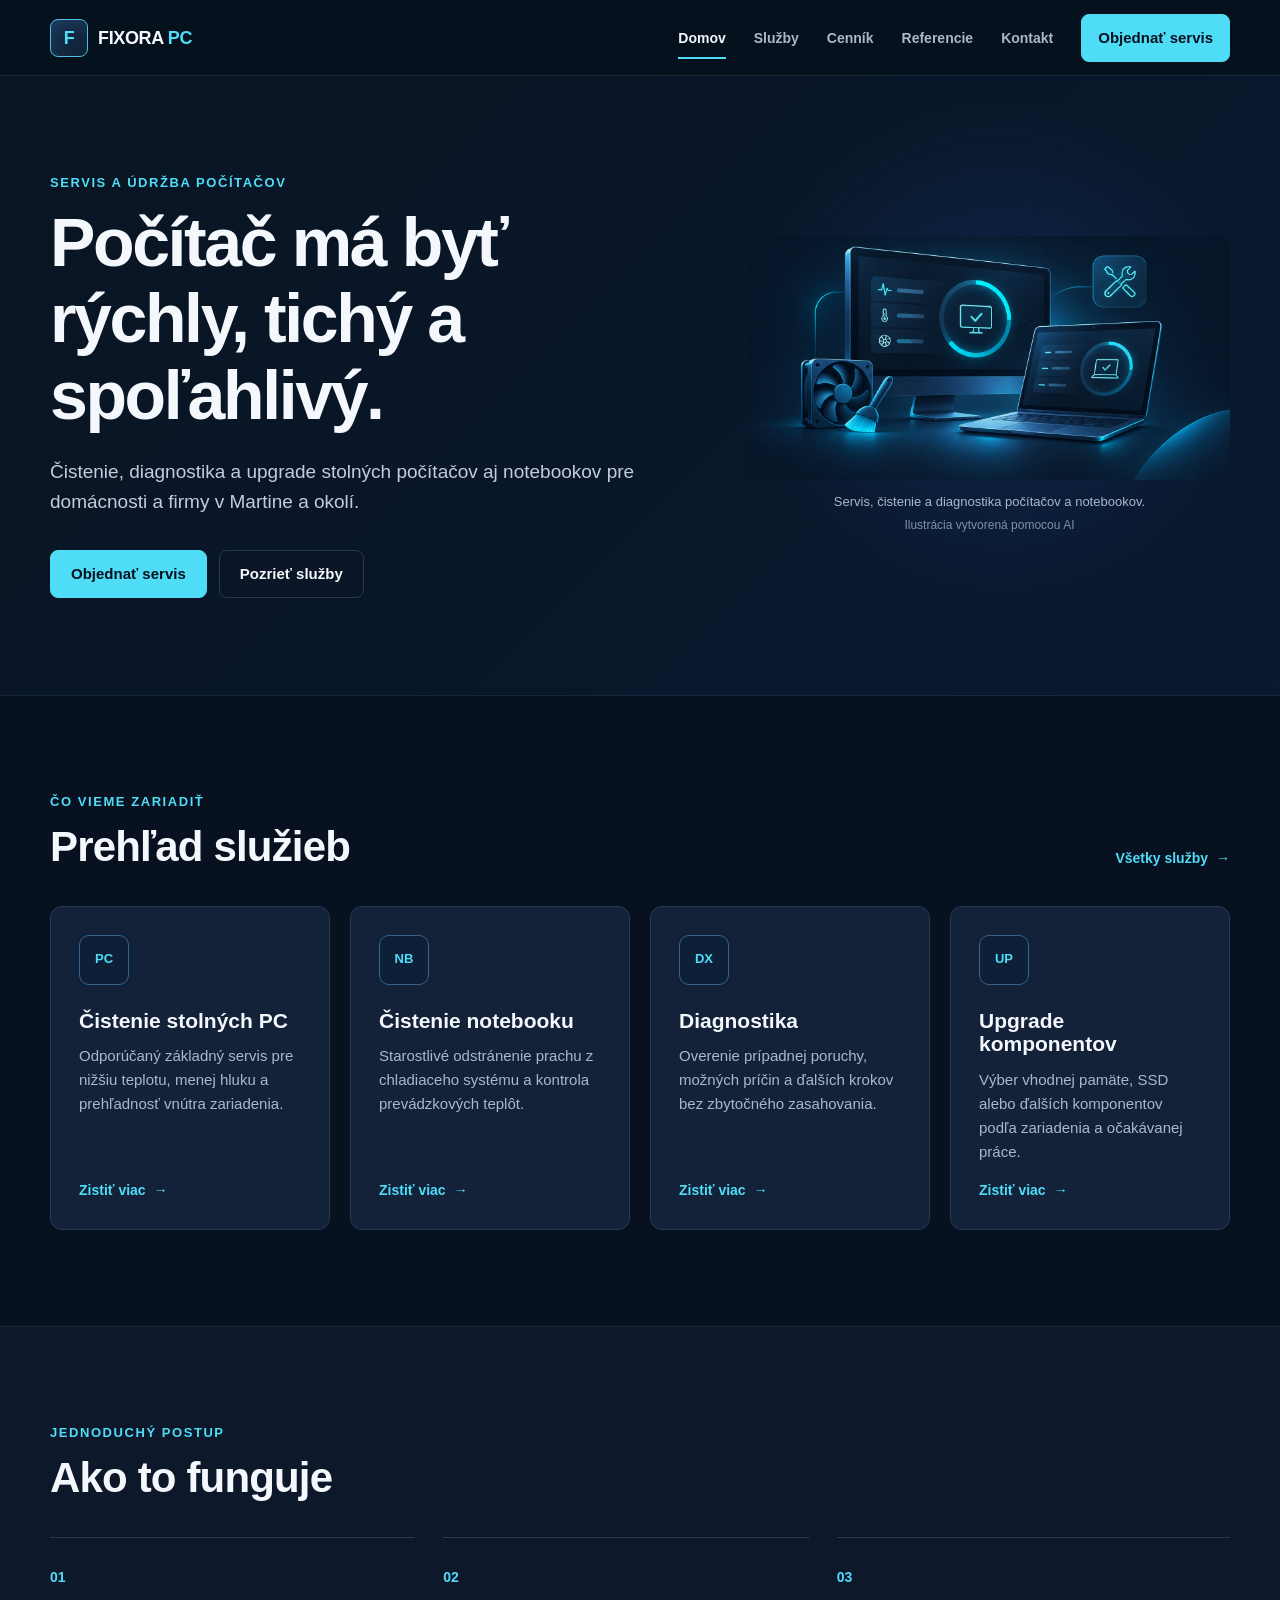
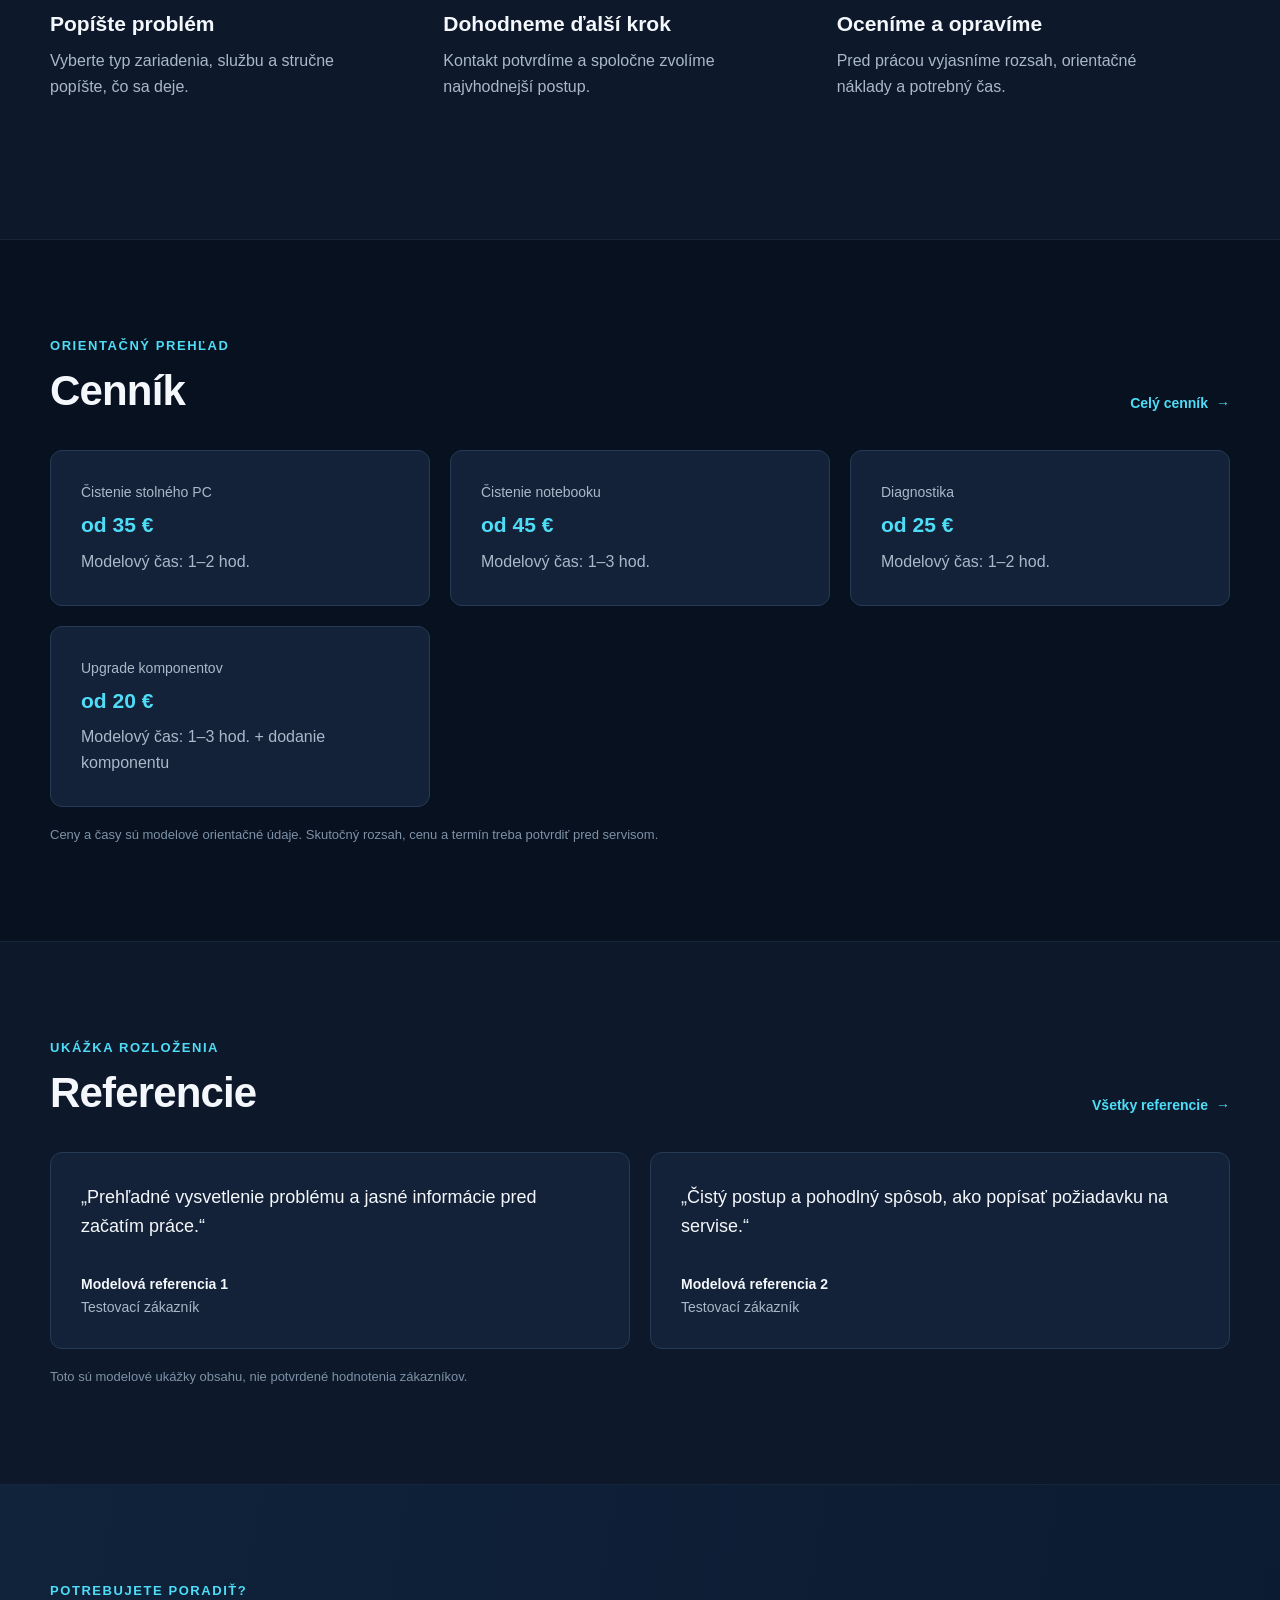
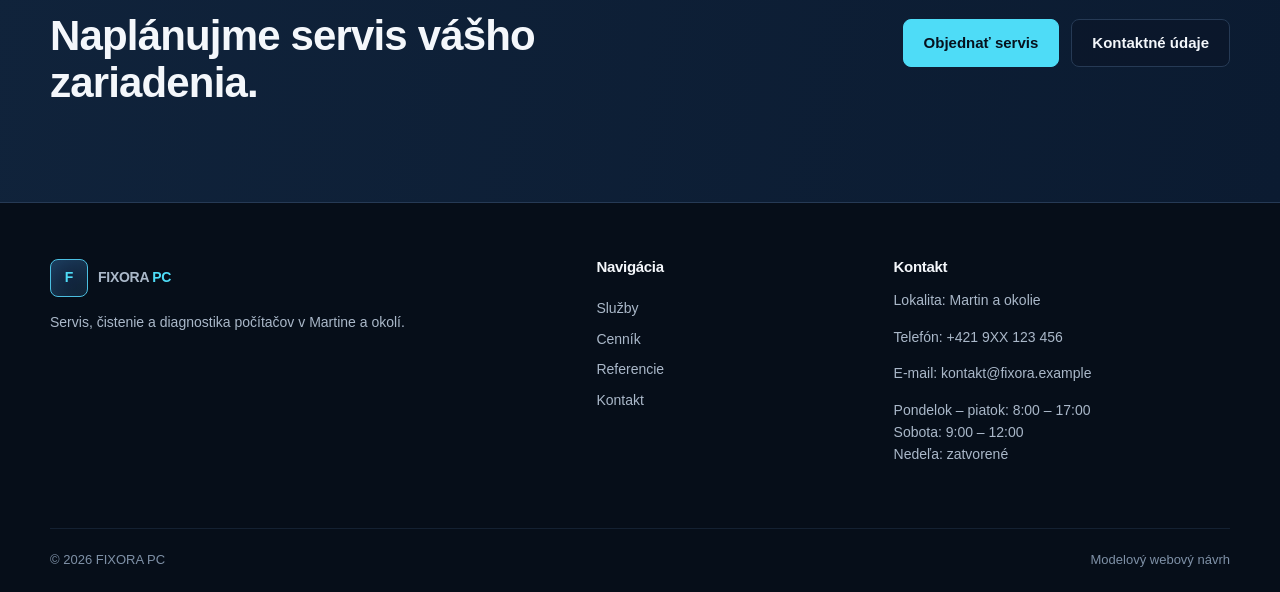
==== commit 0e36a48b: "Improve contacts, mobile navigation and performance" ====
--- a/index.html
+++ b/index.html
@@ -7,6 +7,7 @@
   <title>FIXORA PC — servis počítačov</title>
   <link rel="icon" type="image/x-icon" href="img/favicon.ico">
   <link rel="icon" type="image/png" href="img/favicon.png">
+  <link rel="preload" as="image" href="img/fixora-hero.png" fetchpriority="high">
   <link rel="stylesheet" href="styles.css">
 </head>
 <body data-page="domov">
@@ -43,7 +44,7 @@
           </div>
         </div>
         <figure class="hero-visual">
-          <img src="img/fixora-hero.png" alt="Ilustrácia servisu, čistenia a diagnostiky počítačov a notebookov FIXORA PC.">
+          <img src="img/fixora-hero.png" width="1448" height="736" fetchpriority="high" alt="Ilustrácia servisu, čistenia a diagnostiky počítačov a notebookov FIXORA PC.">
           <figcaption>Servis, čistenie a diagnostika počítačov a notebookov.<small>Ilustrácia vytvorená pomocou AI</small></figcaption>
         </figure>
       </div>
@@ -137,7 +138,7 @@
     <div class="container footer-grid">
       <div><a class="brand footer-brand" href="index.html"><span class="brand-mark" aria-hidden="true">F</span><span>FIXORA <b>PC</b></span></a><p>Servis, čistenie a diagnostika počítačov v Martine a okolí.</p></div>
       <div><h2>Navigácia</h2><a href="sluzby.html">Služby</a><a href="cennik.html">Cenník</a><a href="referencie.html">Referencie</a><a href="kontakt.html">Kontakt</a></div>
-      <div><h2>Kontakt</h2><p>Martin a okolie</p><p class="model-label">Modelové údaje — doplnia sa po potvrdení firmy</p></div>
+      <div><h2>Kontakt</h2><p>Lokalita: Martin a okolie</p><p>Telefón: +421 9XX 123 456</p><p>E-mail: kontakt@fixora.example</p><p>Pondelok – piatok: 8:00 – 17:00<br>Sobota: 9:00 – 12:00<br>Nedeľa: zatvorené</p></div>
     </div>
     <div class="container footer-bottom"><span>© <span data-year></span> FIXORA PC</span><span>Modelový webový návrh</span></div>
   </footer>
--- a/styles.css
+++ b/styles.css
@@ -146,6 +146,8 @@
 @media (max-width: 900px) {
   .container { width: min(100% - 32px, var(--container)); }
   .site-header, .header-inner { height: 68px; }.menu-toggle { display: block; }.menu-toggle[aria-expanded="true"] span:nth-child(2) { transform: translateY(6px) rotate(45deg); }.menu-toggle[aria-expanded="true"] span:nth-child(3) { opacity: 0; }.menu-toggle[aria-expanded="true"] span:nth-child(4) { transform: translateY(-6px) rotate(-45deg); }
+  body.menu-open { padding-top: 68px; }
+  body.menu-open .site-header { position: fixed; top: 0; right: 0; left: 0; }
   .main-nav { position: absolute; z-index: 1; top: 100%; right: 0; left: 0; height: calc(100vh - 68px); height: calc(100dvh - 68px); display: none; align-items: stretch; flex-direction: column; gap: 0; overflow-x: hidden; overflow-y: auto; overscroll-behavior: contain; padding: 24px 16px; background: #07111f; }.main-nav.open { display: flex; }.main-nav > a:not(.button) { min-height: 52px; display: flex; align-items: center; border-bottom: 1px solid rgba(70, 100, 135, .24); }.main-nav > a:not(.button)::after { display: none; }.nav-cta { margin-top: 20px; }
   .hero { min-height: auto; }.hero-grid { grid-template-columns: 1fr; gap: 24px; padding-block: 56px; }.hero-visual { width: min(100%, 600px); justify-self: center; }.hero-visual img { max-height: 430px; }.hero-copy { text-align: left; }.hero-lead { font-size: 17px; }
   .section { padding-block: 64px; }.section-heading { align-items: start; }.services-grid, .price-grid, .testimonial-grid, .content-grid { grid-template-columns: 1fr; }.steps { grid-template-columns: 1fr; }.steps li { padding: 22px 0; }.steps li:not(:last-child) { margin-right: 0; }.step-number { margin-bottom: 12px; }
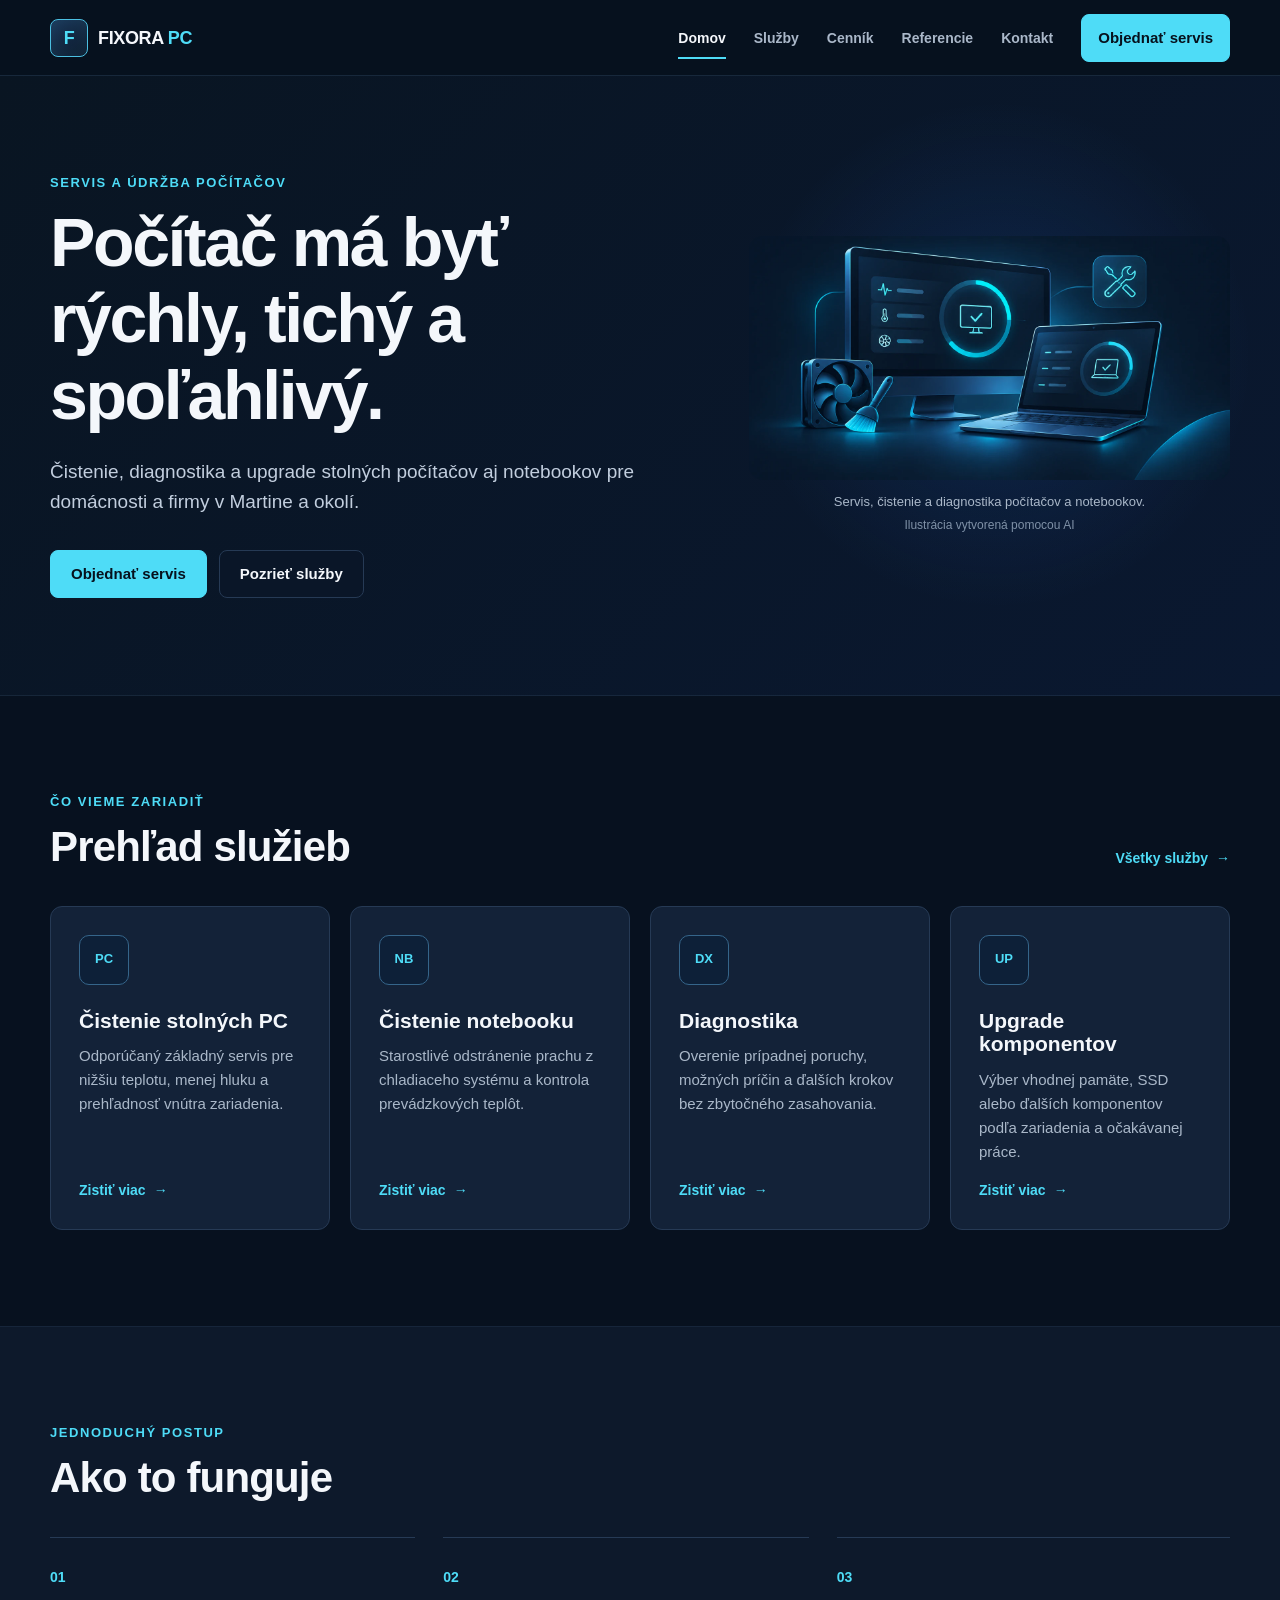
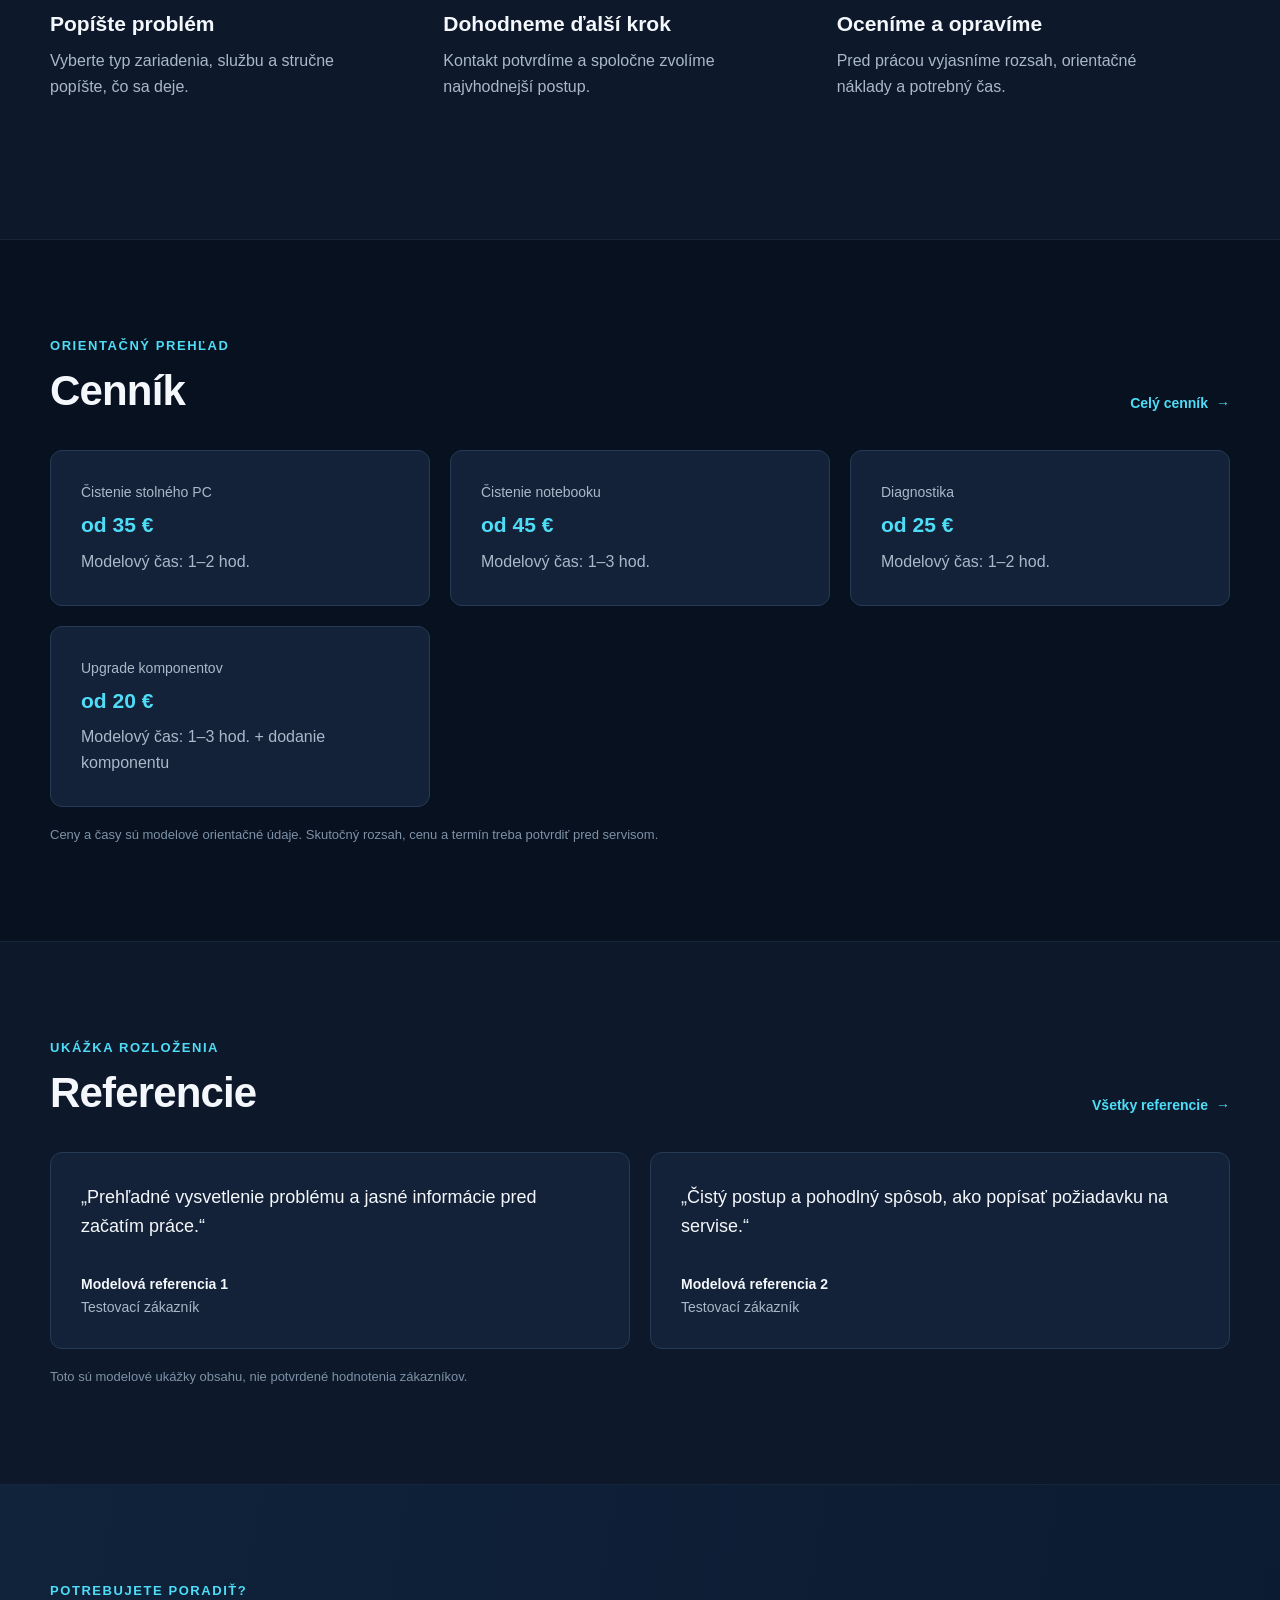
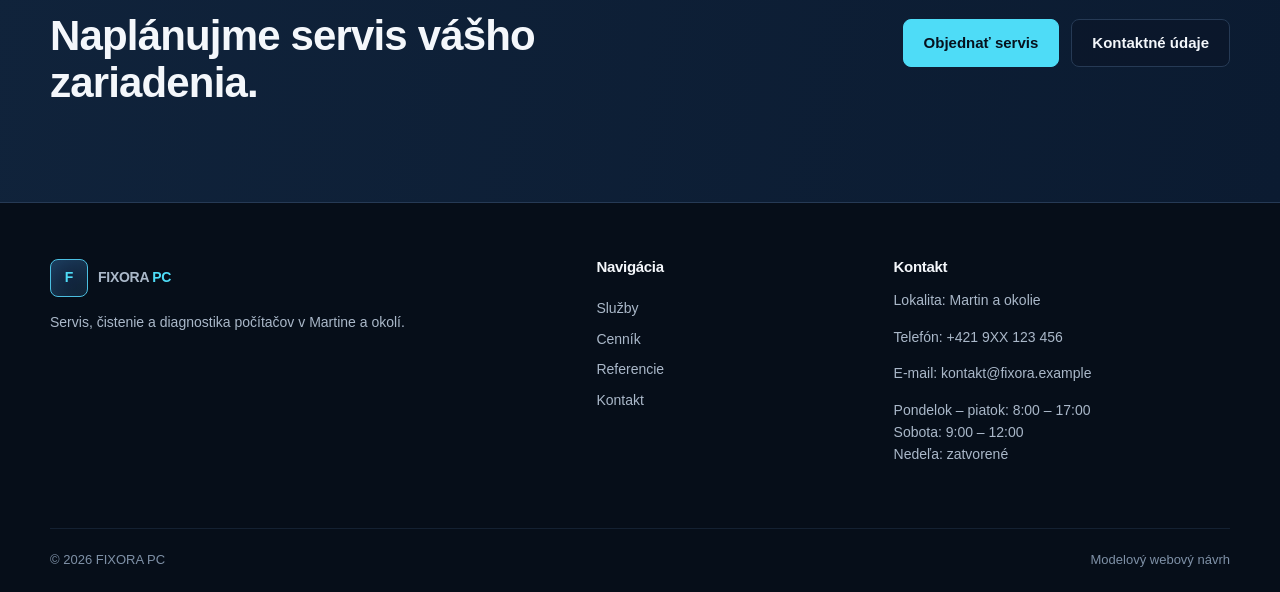
==== commit fe15d45f: "Final Lighthouse and SEO optimization" ====
--- a/index.html
+++ b/index.html
@@ -7,7 +7,7 @@
   <title>FIXORA PC — servis počítačov</title>
   <link rel="icon" type="image/x-icon" href="img/favicon.ico">
   <link rel="icon" type="image/png" href="img/favicon.png">
-  <link rel="preload" as="image" href="img/fixora-hero.png" fetchpriority="high">
+  <link rel="preload" as="image" href="img/fixora-hero.webp" fetchpriority="high">
   <link rel="stylesheet" href="styles.css">
 </head>
 <body data-page="domov">
@@ -44,7 +44,7 @@
           </div>
         </div>
         <figure class="hero-visual">
-          <img src="img/fixora-hero.png" width="1448" height="736" fetchpriority="high" alt="Ilustrácia servisu, čistenia a diagnostiky počítačov a notebookov FIXORA PC.">
+          <img src="img/fixora-hero.webp" width="1448" height="736" fetchpriority="high" alt="Ilustrácia servisu, čistenia a diagnostiky počítačov a notebookov FIXORA PC.">
           <figcaption>Servis, čistenie a diagnostika počítačov a notebookov.<small>Ilustrácia vytvorená pomocou AI</small></figcaption>
         </figure>
       </div>
